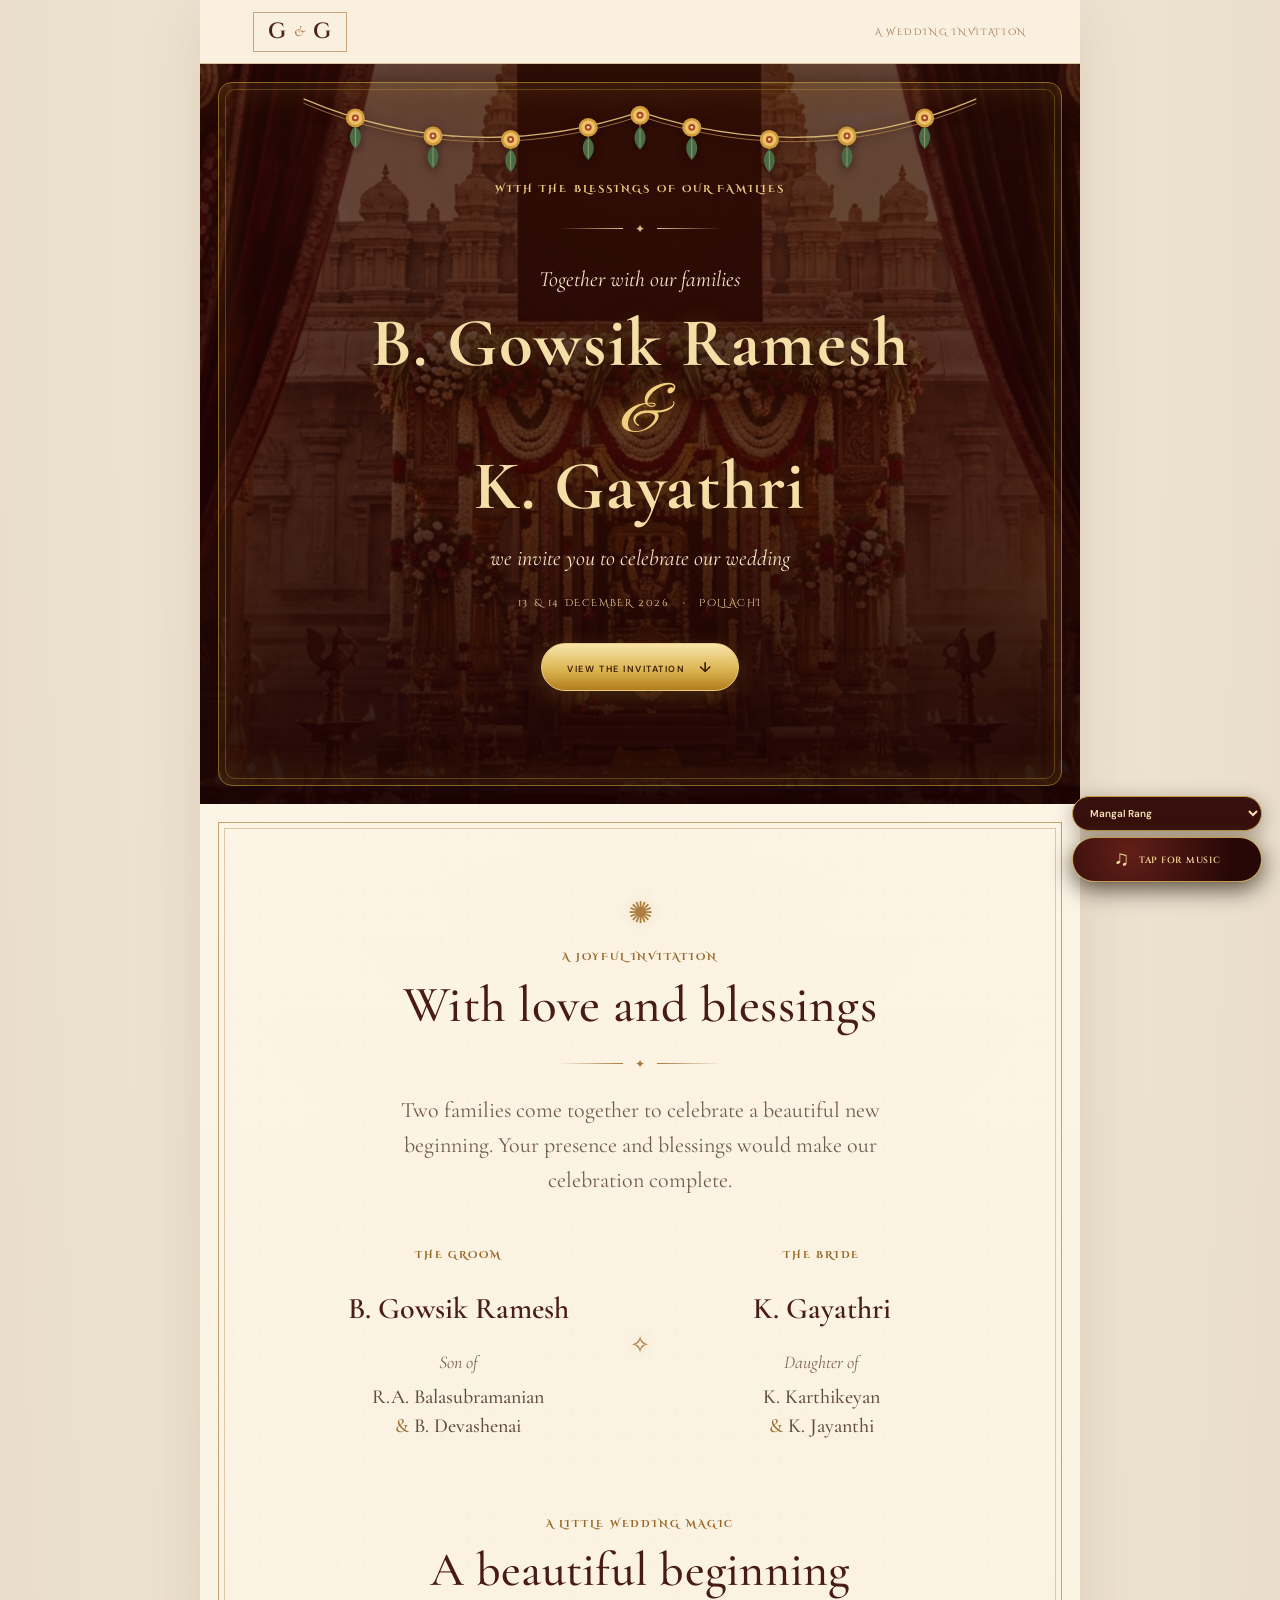
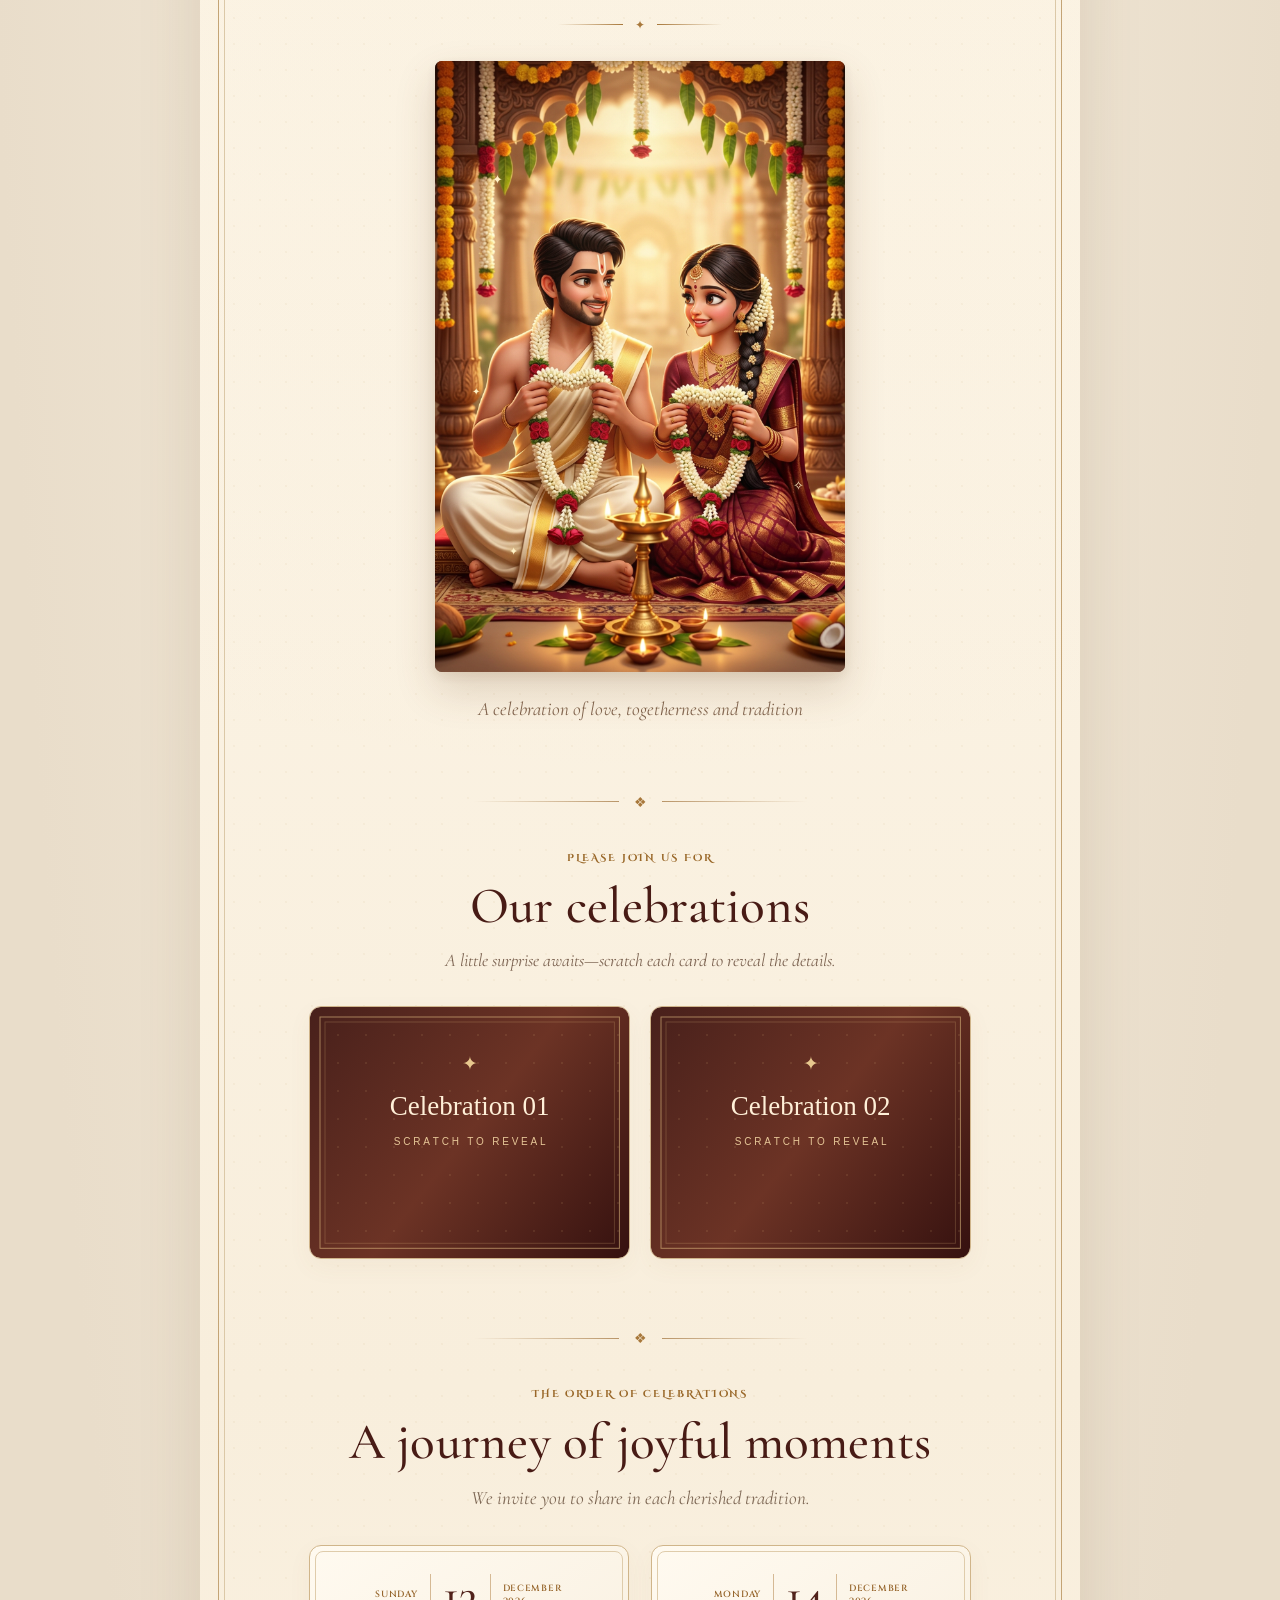
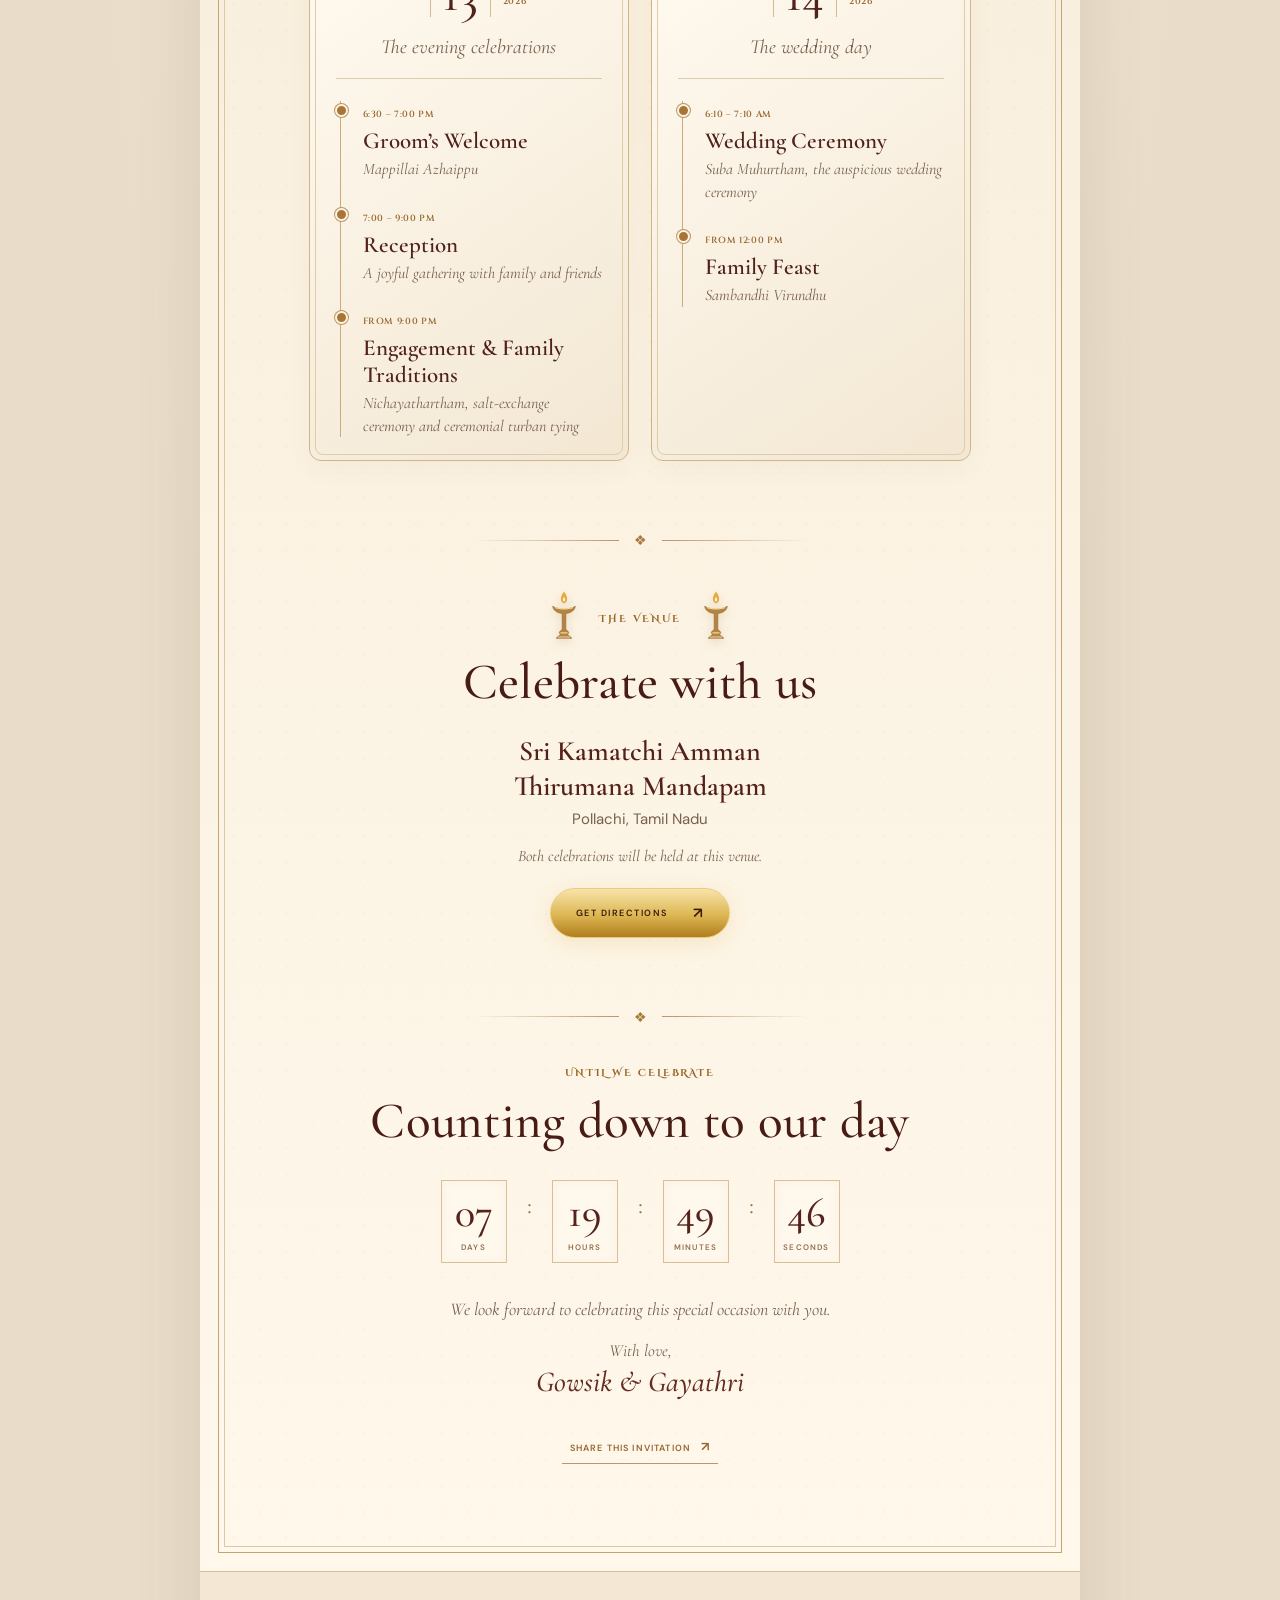
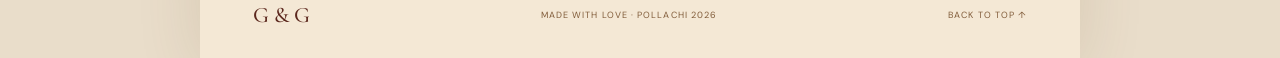
==== wedding-invitation/index.html @ 1af95add "Add files via upload" ====
<!DOCTYPE html>
<html lang="en">
<head>
  <meta charset="UTF-8">
  <meta name="viewport" content="width=device-width, initial-scale=1">
  <meta name="theme-color" content="#270c0b">
  <meta name="description" content="Together with their families, B. Gowsik Ramesh and K. Gayathri invite you to celebrate their wedding in Pollachi.">
  <meta property="og:title" content="Gowsik & Gayathri | Wedding Invitation">
  <meta property="og:description" content="Join us in Pollachi on December 13 & 14, 2026 as we celebrate our wedding.">
  <title>Gowsik & Gayathri | Wedding Invitation</title>
  <link rel="preconnect" href="https://fonts.googleapis.com">
  <link rel="preconnect" href="https://fonts.gstatic.com" crossorigin>
  <link href="https://fonts.googleapis.com/css2?family=Cinzel+Decorative:wght@400;700&family=Cinzel:wght@400;500;600&family=Cormorant+Garamond:ital,wght@0,400;0,500;0,600;0,700;1,400;1,500&family=Great+Vibes&family=DM+Sans:wght@400;500;600&display=swap" rel="stylesheet">
  <link rel="stylesheet" href="style.css?v=20261119-ceremony">
  <script src="config.js?v=20261119-mangal" defer></script>
  <script src="script.js?v=20261119-ceremony" defer></script>
  <script src="miniature-motion.js?v=20261119-motion" defer></script>
</head>
<body>
  <div class="wedding-petals" id="wedding-petals" aria-hidden="true"></div>
  <div class="page-shell">
    <header class="topbar">
      <a class="monogram" href="#home" aria-label="Return to top">G <span>&</span> G</a>
      <span class="top-date">A WEDDING INVITATION</span>
      <div class="music-widget" id="music-widget" hidden>
        <label class="sr-only" for="music-track">Choose a song</label><select id="music-track" aria-label="Choose a song" hidden></select>
        <button class="sound-button" id="sound" aria-label="Play background music" aria-pressed="false"><span class="sound-icon" aria-hidden="true">♫</span> <span id="sound-label">TAP FOR MUSIC</span></button>
      </div>
    </header>
    <main>
      <section class="hero" id="home" aria-labelledby="hero-title">
        <div class="hero-image"></div><div class="hero-shade"></div>
        <div class="opening-curtains" aria-hidden="true"><div class="curtain curtain-left"></div><div class="curtain curtain-right"></div><div class="curtain-seal">G <i>&</i> G</div></div>
        <div class="petals" id="petals" aria-hidden="true"></div>
        <div class="hero-frame" aria-hidden="true"></div>
        <svg class="hero-garland" viewBox="0 0 800 110" preserveAspectRatio="xMidYMin meet" aria-hidden="true">
          <defs>
            <g id="garland-flower"><circle r="11" fill="#d19a39"/><circle r="8" fill="#edc16a"/><circle r="4" fill="#a74725"/><circle r="1.6" fill="#f9df9b"/></g>
            <g id="garland-leaf"><path d="M0 0 C-9 8 -8 19 0 27 C8 19 9 8 0 0Z" fill="#496b45"/><path d="M0 3V24" stroke="#9aa36e" stroke-width="1"/></g>
          </defs>
          <path d="M10 8 Q200 89 400 23 Q600 89 790 8" fill="none" stroke="#d5b36e" stroke-width="1.5"/>
          <path d="M10 13 Q200 94 400 28 Q600 94 790 13" fill="none" stroke="#a77a45" stroke-width="1"/>
          <g class="garland-hang"><path d="M70 29v11" stroke="#d5b36e"/><use href="#garland-leaf" x="70" y="39"/><use href="#garland-flower" x="70" y="30"/></g>
          <g class="garland-hang"><path d="M160 50v14" stroke="#d5b36e"/><use href="#garland-leaf" x="160" y="62"/><use href="#garland-flower" x="160" y="51"/></g>
          <g class="garland-hang"><path d="M250 55v12" stroke="#d5b36e"/><use href="#garland-leaf" x="250" y="66"/><use href="#garland-flower" x="250" y="55"/></g>
          <g class="garland-hang"><path d="M340 41v12" stroke="#d5b36e"/><use href="#garland-leaf" x="340" y="52"/><use href="#garland-flower" x="340" y="41"/></g>
          <g class="garland-hang"><path d="M400 25v16" stroke="#d5b36e"/><use href="#garland-leaf" x="400" y="40"/><use href="#garland-flower" x="400" y="27"/></g>
          <g class="garland-hang"><path d="M460 41v12" stroke="#d5b36e"/><use href="#garland-leaf" x="460" y="52"/><use href="#garland-flower" x="460" y="41"/></g>
          <g class="garland-hang"><path d="M550 55v12" stroke="#d5b36e"/><use href="#garland-leaf" x="550" y="66"/><use href="#garland-flower" x="550" y="55"/></g>
          <g class="garland-hang"><path d="M640 50v14" stroke="#d5b36e"/><use href="#garland-leaf" x="640" y="62"/><use href="#garland-flower" x="640" y="51"/></g>
          <g class="garland-hang"><path d="M730 29v11" stroke="#d5b36e"/><use href="#garland-leaf" x="730" y="39"/><use href="#garland-flower" x="730" y="30"/></g>
        </svg>
        <div class="hero-content">
          <p class="hero-kicker">WITH THE BLESSINGS OF OUR FAMILIES</p>
          <div class="hero-ornament" aria-hidden="true"><span></span> ✦ <span></span></div>
          <p class="hero-intro">Together with our families</p>
          <h1 id="hero-title"><span>B. Gowsik Ramesh</span><em>&</em><span>K. Gayathri</span></h1>
          <p class="hero-subtitle">we invite you to celebrate our wedding</p>
          <div class="hero-date">13 & 14 DECEMBER 2026 <span>•</span> POLLACHI</div>
          <a class="hero-link" href="#invitation">VIEW THE INVITATION <span>↓</span></a>
        </div>
      </section>

      <article class="invitation" id="invitation" aria-label="Wedding invitation details">
        <div class="invitation-inner">
          <section class="welcome reveal">
            <div class="ornament-symbol" aria-hidden="true">✺</div>
            <p class="eyebrow">A JOYFUL INVITATION</p>
            <h2>With love and blessings</h2>
            <div class="divider" aria-hidden="true"><span></span>✦<span></span></div>
            <p class="intro-copy">Two families come together to celebrate a beautiful new beginning. Your presence and blessings would make our celebration complete.</p>
            <div class="families">
              <div class="family-member"><span class="family-label">THE GROOM</span><h3>B. Gowsik Ramesh</h3><p class="family-relationship">Son of</p><p class="parents"><span class="parent-name">R.A. Balasubramanian</span><span class="parent-name"><span class="parent-amp">&amp;</span> B. Devashenai</span></p></div>
              <div class="family-divider" aria-hidden="true">✧</div>
              <div class="family-member"><span class="family-label">THE BRIDE</span><h3>K. Gayathri</h3><p class="family-relationship">Daughter of</p><p class="parents"><span class="parent-name">K. Karthikeyan</span><span class="parent-name"><span class="parent-amp">&amp;</span> K. Jayanthi</span></p></div>
            </div>
          </section>

          <section class="miniature-section reveal" aria-labelledby="miniature-title">
            <div class="miniature-heading"><p class="eyebrow">A LITTLE WEDDING MAGIC</p><h2 id="miniature-title">A beautiful beginning</h2><div class="divider" aria-hidden="true"><span></span>✦<span></span></div></div>
            <div class="miniature-stage"><div class="miniature-float"><div class="miniature-art" id="miniature-art"><img src="assets/south-indian-miniature.png" alt="Illustrative miniature of a South Indian bride and groom with garlands at a wedding ceremony" loading="lazy"><div class="miniature-glow" aria-hidden="true"></div><div class="miniature-sparkles" aria-hidden="true"><i>✦</i><i>✧</i><i>✦</i><i>✧</i><i>✦</i></div></div></div></div>
            <p class="miniature-caption">A celebration of love, togetherness and tradition</p>
          </section>

          <section class="photo-section" id="photo-section" hidden><div class="photo-inner reveal"><img id="couple-photo" alt="Gowsik and Gayathri"><p>Every love story is beautiful. We cannot wait to celebrate ours with you.</p></div></section>

          <section class="events reveal" id="celebrations">
            <div class="section-separator" aria-hidden="true"><span></span>❖<span></span></div>
            <p class="eyebrow">PLEASE JOIN US FOR</p>
            <h2>Our celebrations</h2>
            <p class="scratch-instruction" hidden>A little surprise awaits—scratch each card to reveal the details.</p>
            <div class="event-grid">
              <div class="event-card"><p class="event-kind">AN EVENING OF JOY</p><h3>Reception</h3><div class="event-date"><span>SUNDAY</span><strong>13</strong><span>DECEMBER<br>2026</span></div><p class="event-time">7:00 PM – 9:00 PM</p><button class="text-link calendar" data-event="reception">ADD TO CALENDAR <span>↗</span></button></div>
              <div class="event-card"><p class="event-kind">A SACRED BEGINNING</p><h3>Wedding</h3><div class="event-date"><span>MONDAY</span><strong>14</strong><span>DECEMBER<br>2026</span></div><p class="event-time">6:10 AM – 7:10 AM</p><button class="text-link calendar" data-event="wedding">ADD TO CALENDAR <span>↗</span></button></div>
            </div>
          </section>

          <section class="programme" id="programme" aria-labelledby="programme-title">
            <div class="programme-heading reveal">
              <div class="section-separator" aria-hidden="true"><span></span>❖<span></span></div>
              <p class="eyebrow">THE ORDER OF CELEBRATIONS</p>
              <h2 id="programme-title">A journey of joyful moments</h2>
              <p class="programme-intro">We invite you to share in each cherished tradition.</p>
            </div>
            <div class="programme-days">
              <div class="programme-day reveal">
                <div class="programme-date"><span>SUNDAY</span><strong>13</strong><span>DECEMBER<br>2026</span></div>
                <div class="programme-day-heading">The evening celebrations</div>
                <ol class="programme-list">
                  <li><span class="programme-time">6:30 – 7:00 PM</span><h3>Groom’s Welcome</h3><p>Mappillai Azhaippu</p></li>
                  <li><span class="programme-time">7:00 – 9:00 PM</span><h3>Reception</h3><p>A joyful gathering with family and friends</p></li>
                  <li><span class="programme-time">FROM 9:00 PM</span><h3>Engagement & Family Traditions</h3><p>Nichayathartham, salt-exchange ceremony and ceremonial turban tying</p></li>
                </ol>
              </div>
              <div class="programme-day reveal">
                <div class="programme-date"><span>MONDAY</span><strong>14</strong><span>DECEMBER<br>2026</span></div>
                <div class="programme-day-heading">The wedding day</div>
                <ol class="programme-list">
                  <li><span class="programme-time">6:10 – 7:10 AM</span><h3>Wedding Ceremony</h3><p>Suba Muhurtham, the auspicious wedding ceremony</p></li>
                  <li><span class="programme-time">FROM 12:00 PM</span><h3>Family Feast</h3><p>Sambandhi Virundhu</p></li>
                </ol>
              </div>
            </div>
          </section>

          <section class="venue reveal" id="venue">
            <div class="section-separator" aria-hidden="true"><span></span>❖<span></span></div>
            <div class="venue-titleline">
              <svg class="wedding-lamp" viewBox="0 0 60 100" aria-hidden="true"><g class="lamp-flame"><path d="M30 4 C22 15 24 21 30 24 C36 21 38 15 30 4Z" fill="#e4a946"/><path d="M30 13 C27 18 28 20 30 21 C32 20 33 18 30 13Z" fill="#fff4c7"/></g><path d="M11 29 Q30 39 49 29 Q47 39 33 41 L33 67 L38 72 L36 76 L43 82 L17 82 L24 76 L22 72 L27 67 L27 41 Q13 39 11 29Z" fill="#b48445" stroke="#8b642e" stroke-width="1"/><path d="M15 31 Q30 35 45 31 M24 73 H36 M20 80 H40" fill="none" stroke="#f3d596" stroke-width="2"/></svg>
              <p class="eyebrow">THE VENUE</p>
              <svg class="wedding-lamp" viewBox="0 0 60 100" aria-hidden="true"><g class="lamp-flame"><path d="M30 4 C22 15 24 21 30 24 C36 21 38 15 30 4Z" fill="#e4a946"/><path d="M30 13 C27 18 28 20 30 21 C32 20 33 18 30 13Z" fill="#fff4c7"/></g><path d="M11 29 Q30 39 49 29 Q47 39 33 41 L33 67 L38 72 L36 76 L43 82 L17 82 L24 76 L22 72 L27 67 L27 41 Q13 39 11 29Z" fill="#b48445" stroke="#8b642e" stroke-width="1"/><path d="M15 31 Q30 35 45 31 M24 73 H36 M20 80 H40" fill="none" stroke="#f3d596" stroke-width="2"/></svg>
            </div>
            <h2>Celebrate with us</h2>
            <p class="venue-name">Sri Kamatchi Amman<br>Thirumana Mandapam</p>
            <p class="venue-location">Pollachi, Tamil Nadu</p>
            <p class="venue-note">Both celebrations will be held at this venue.</p>
            <a class="dark-button" href="https://maps.app.goo.gl/dgPAQsjs9VcgywAc6" target="_blank" rel="noopener noreferrer">GET DIRECTIONS <span>↗</span></a>
          </section>

          <section class="closing reveal">
            <div class="section-separator" aria-hidden="true"><span></span>❖<span></span></div>
            <p class="eyebrow">UNTIL WE CELEBRATE</p>
            <h2>Counting down to our day</h2>
            <div class="countdown" id="countdown" aria-label="Countdown to the wedding"><div><strong id="days">—</strong><span>DAYS</span></div><i>:</i><div><strong id="hours">—</strong><span>HOURS</span></div><i>:</i><div><strong id="minutes">—</strong><span>MINUTES</span></div><i>:</i><div><strong id="seconds">—</strong><span>SECONDS</span></div></div>
            <p class="countdown-message" id="countdown-message" aria-live="polite"></p>
            <p class="closing-copy">We look forward to celebrating this special occasion with you.</p>
            <p class="closing-signature">With love,<br><em>Gowsik & Gayathri</em></p>
            <button class="share-button" id="share">SHARE THIS INVITATION <span>↗</span></button>
            <p class="share-feedback" id="share-feedback" aria-live="polite"></p>
          </section>
        </div>
      </article>
    </main>
    <footer><span>G & G</span><p>MADE WITH LOVE · POLLACHI 2026</p><a href="#home">BACK TO TOP ↑</a></footer>
  </div>
  <audio id="background-audio" loop preload="none"></audio>
</body>
</html>
---- wedding-invitation/style.css ----
:root{--wine:#35100e;--wine-dark:#1d0706;--gold:#b88b4d;--gold-light:#e5c895;--paper:#f8f1e2;--ink:#391c16;--muted:#816d5d}*{box-sizing:border-box}html{scroll-behavior:smooth}body{margin:0;background:radial-gradient(ellipse at top,#542019,#250a09 65%);color:var(--ink);font-family:'DM Sans',Arial,sans-serif;-webkit-font-smoothing:antialiased}a{color:inherit;text-decoration:none}button{font:inherit}button:focus-visible,a:focus-visible{outline:2px solid #b57934;outline-offset:5px}[hidden]{display:none!important}.page-shell{max-width:1020px;margin:auto;box-shadow:0 0 80px #10020066}.topbar{height:64px;padding:0 6%;display:flex;align-items:center;justify-content:space-between;background:#240a09;color:#ead6b0;border-bottom:1px solid #98744d55}.monogram{font:500 22px 'Cormorant Garamond',Georgia,serif;letter-spacing:.1em}.monogram span{font-style:italic;color:#c89d63}.top-date{font:500 9px 'Cinzel',Georgia,serif;letter-spacing:.19em;color:#c7aa80}.sound-button{background:transparent;border:1px solid #b9976a80;color:#e9d5b4;padding:7px 10px;font-size:9px;letter-spacing:.1em;cursor:pointer}.sound-icon{font-size:14px}.hero{position:relative;min-height:690px;display:flex;align-items:center;justify-content:center;overflow:hidden;color:#fff0d4;text-align:center;background:#250a08}.hero-image{position:absolute;inset:-4%;background:url('assets/royal-mandapam.png') center 52%/cover;animation:slowZoom 25s ease-out both}.hero-shade{position:absolute;inset:0;background:linear-gradient(0deg,rgba(29,7,5,.92),rgba(25,6,4,.68) 48%,rgba(25,6,4,.73))}.hero-frame{position:absolute;inset:18px;border:1px solid #d8b57b83;pointer-events:none}.hero-frame:after{content:'';position:absolute;inset:6px;border:1px solid #d8b57b42}.hero-content{position:relative;z-index:2;padding:70px 35px;max-width:850px}.hero-kicker,.eyebrow,.family-label,.event-kind{font:600 10px 'Cinzel',Georgia,serif;letter-spacing:.19em;color:#a77940}.hero-kicker{color:#e5c28d;font-size:10px;letter-spacing:.21em}.hero-ornament,.divider{display:flex;align-items:center;justify-content:center;gap:12px;color:#c69a5c;font-size:12px}.hero-ornament{margin:25px 0 29px;color:#e4c08b}.hero-ornament span,.divider span{width:65px;height:1px;background:linear-gradient(90deg,transparent,currentColor)}.hero-ornament span:last-child,.divider span:last-child{transform:rotate(180deg)}.hero-intro{font:italic 22px 'Cormorant Garamond',Georgia,serif;color:#e8d8bc;margin:0 0 15px}.hero h1{margin:0;font:500 clamp(44px,7.1vw,76px)/1.05 'Cormorant Garamond',Georgia,serif;letter-spacing:.005em;text-shadow:0 4px 28px #150302}.hero h1 span{display:block}.hero h1 em{display:block;color:#e0bc83;font-size:.63em;line-height:1.25;font-weight:400}.hero-subtitle{font:italic 22px 'Cormorant Garamond',Georgia,serif;color:#ead9bc;margin:23px 0 25px}.hero-date{font:500 10px 'Cinzel',Georgia,serif;letter-spacing:.16em;color:#f0d9ae}.hero-date span{padding:0 8px;color:#d1aa70}.hero-link{display:inline-block;margin-top:33px;padding-bottom:8px;border-bottom:1px solid #d7b27b;color:#f5e3c2;font-size:9px;letter-spacing:.17em;font-weight:600}.hero-link span{font-size:14px;margin-left:10px}.opening-curtains{position:absolute;inset:0;z-index:5;pointer-events:none;overflow:hidden;animation:curtainDone 0s 2.6s forwards}.curtain{position:absolute;top:0;bottom:0;width:50.2%;background:repeating-linear-gradient(90deg,#250807 0%,#511a18 13%,#310d0c 24%,#451310 34%);box-shadow:0 0 60px #160301;animation-duration:1.9s;animation-delay:.45s;animation-fill-mode:forwards;animation-timing-function:cubic-bezier(.68,0,.24,1)}.curtain:after{content:"";position:absolute;top:0;bottom:0;width:2px;background:linear-gradient(transparent,#d3a665,transparent)}.curtain-left{left:0;animation-name:openLeft}.curtain-left:after{right:0}.curtain-right{right:0;animation-name:openRight}.curtain-right:after{left:0}.curtain-seal{position:absolute;top:50%;left:50%;transform:translate(-50%,-50%);width:105px;height:105px;border:1px solid #c7a46c;border-radius:50%;display:flex;align-items:center;justify-content:center;gap:5px;color:#ead5ae;font:400 30px 'Cormorant Garamond',Georgia,serif;white-space:nowrap;animation:sealFade .55s .35s both}.curtain-seal i{font-size:.7em;color:#bd9361}.hero-content>*{animation:heroRise 1s cubic-bezier(.2,.7,.2,1) both}.hero-content>*:nth-child(1){animation-delay:.8s}.hero-content>*:nth-child(2){animation-delay:1s}.hero-content>*:nth-child(3){animation-delay:1.15s}.hero-content>*:nth-child(4){animation-delay:1.35s}.hero-content>*:nth-child(5){animation-delay:1.65s}.hero-content>*:nth-child(6){animation-delay:1.85s}.hero-content>*:nth-child(7){animation-delay:2s}.petals{position:absolute;inset:0;z-index:1;overflow:hidden;pointer-events:none}.petal{position:absolute;top:-10%;left:var(--left);width:var(--size);height:calc(var(--size) * .7);border-radius:85% 0 85% 0;background:linear-gradient(135deg,#f4cf8f,#af6e4b);opacity:.65;filter:drop-shadow(0 0 4px #f1bd69);animation:petalFall var(--duration) var(--delay) linear infinite}
.invitation{background:var(--paper);padding:18px;position:relative}.invitation-inner{border:1px solid #c9ab7a;text-align:center;padding:70px clamp(22px,7vw,95px) 50px;position:relative}.invitation-inner:before{content:'';position:absolute;inset:5px;border:1px solid #d8c4a4;pointer-events:none}.invitation-inner section{position:relative}.ornament-symbol{font-size:30px;color:#a97c43;margin-bottom:18px;animation:flourishGlow 5s ease-in-out infinite}.eyebrow{margin:0 0 12px}.invitation h2{font:500 clamp(36px,5vw,51px)/1.15 'Cormorant Garamond',Georgia,serif;margin:0;color:var(--wine)}.divider{margin:21px 0}.intro-copy{max-width:520px;margin:0 auto;color:#756558;font:400 15px/1.9 'DM Sans',Arial,sans-serif}.families{display:grid;grid-template-columns:1fr auto 1fr;gap:28px;align-items:center;margin:50px auto 0}.family-label{font-size:9px;letter-spacing:.2em}.families h3{font:600 26px/1.1 'Cormorant Garamond',Georgia,serif;margin:13px 0}.families p{font:400 13px/1.8 'DM Sans',Arial,sans-serif;color:#77675a;margin:0}.families p span{color:#ad8049}.family-divider{color:#bc955e;font-size:20px}.section-separator{display:flex;align-items:center;justify-content:center;gap:15px;color:#b38850;font-size:14px;margin:70px auto 40px}.section-separator span{height:1px;width:min(145px,24vw);background:linear-gradient(90deg,transparent,#ceb188)}.section-separator span:last-child{transform:rotate(180deg)}.event-grid{display:grid;grid-template-columns:1fr 1fr;gap:20px;margin:32px auto 0;max-width:680px}.event-card{border:1px solid #d7c4a5;padding:27px 16px 23px;background:#fffaf048;transition:border-color .3s,transform .3s,box-shadow .3s}.event-card:hover{transform:translateY(-4px);border-color:#b98c54;box-shadow:0 10px 24px #674b2814}.event-kind{font-size:9px;letter-spacing:.13em;margin:0 0 10px}.event-card h3{font:500 34px 'Cormorant Garamond',Georgia,serif;color:var(--wine);margin:0 0 16px}.event-date{display:flex;align-items:center;justify-content:center;gap:12px;color:#8b6e54}.event-date span{font-size:9px;letter-spacing:.09em;line-height:1.5}.event-date strong{font:500 47px/.9 'Cormorant Garamond',Georgia,serif;color:var(--wine);border-left:1px solid #d3bea0;border-right:1px solid #d3bea0;padding:0 13px}.event-time{font:600 14px 'Cormorant Garamond',Georgia,serif;letter-spacing:.04em;margin:17px 0 13px}.text-link,.share-button{background:none;border:0;color:#986b3a;font-size:9px;letter-spacing:.13em;font-weight:600;cursor:pointer;padding:8px}.text-link:hover,.share-button:hover{text-decoration:underline}.text-link span,.share-button span{margin-left:7px;font-size:13px}.time-note{font:italic 14px 'Cormorant Garamond',Georgia,serif;color:#9a8775;margin:15px 0 0}.venue-name{font:600 28px/1.25 'Cormorant Garamond',Georgia,serif;color:var(--wine);margin:22px 0 5px}.venue-location{font:400 15px 'DM Sans',Arial,sans-serif;color:#796658;margin:0}.venue-note{font:italic 16px 'Cormorant Garamond',Georgia,serif;color:#8e7d6b;margin:17px 0 22px}.dark-button{display:inline-flex;gap:25px;align-items:center;justify-content:center;background:#461a15;border:1px solid #461a15;color:#f7e9d3;font-size:9px;letter-spacing:.17em;font-weight:600;padding:16px 23px;transition:background .25s,transform .25s}.dark-button span{font-size:15px}.dark-button:hover{background:#6b3025;transform:translateY(-3px)}.countdown{display:flex;align-items:flex-start;justify-content:center;gap:20px;margin:30px auto 15px}.countdown div{display:flex;flex-direction:column;min-width:49px}.countdown strong{font:500 42px/.95 'Cormorant Garamond',Georgia,serif;color:#51211a}.countdown span{font:600 8px 'DM Sans',Arial,sans-serif;letter-spacing:.15em;color:#a18363;margin-top:9px}.countdown i{font:25px 'Cormorant Garamond',Georgia,serif;color:#c3a47b}.countdown-message{font:italic 17px 'Cormorant Garamond',Georgia,serif;color:#866244}.closing-copy{font:italic 18px 'Cormorant Garamond',Georgia,serif;color:#79695d;margin:35px 0 18px}.closing-signature{font:italic 17px/1.5 'Cormorant Garamond',Georgia,serif;color:#806b5a}.closing-signature em{font:italic 500 29px 'Cormorant Garamond',Georgia,serif;color:#672a20}.share-button{margin-top:14px;border-bottom:1px solid #cdb08a}.share-feedback{min-height:16px;font-size:11px;color:#8b6c4d}.photo-section{margin:48px auto 0;max-width:500px}.photo-inner img{width:100%;max-height:500px;object-fit:cover;border:5px solid #eee1cd}.photo-inner p{font:italic 18px 'Cormorant Garamond',Georgia,serif;color:#806c5a}.reveal{opacity:0;transform:translateY(22px);transition:opacity .8s ease,transform .8s ease}.reveal.visible{opacity:1;transform:none}footer{background:#250a09;color:#c6a77e;padding:28px 6%;display:flex;justify-content:space-between;align-items:center}footer span{font:500 22px 'Cormorant Garamond',Georgia,serif}footer p,footer a{font-size:9px;letter-spacing:.12em}
@keyframes slowZoom{from{transform:scale(1.04)}to{transform:scale(1.12)}}@keyframes openLeft{to{transform:translateX(-102%)}}@keyframes openRight{to{transform:translateX(102%)}}@keyframes curtainDone{to{visibility:hidden}}@keyframes sealFade{to{opacity:0;transform:translate(-50%,-50%) scale(1.13)}}@keyframes heroRise{from{opacity:0;transform:translateY(22px);filter:blur(4px)}to{opacity:1;transform:translateY(0);filter:blur(0)}}@keyframes petalFall{0%{transform:translate3d(0,-10vh,0) rotate(0deg)}50%{opacity:.8}100%{transform:translate3d(var(--drift),115vh,0) rotate(540deg);opacity:0}}@keyframes flourishGlow{50%{transform:scale(1.1) rotate(12deg);text-shadow:0 0 18px #d4a865}}
@media(max-width:600px){.topbar{height:58px}.top-date{font-size:8px;letter-spacing:.12em}.hero{min-height:630px}.hero-frame{inset:12px}.hero-content{padding:65px 22px}.hero-kicker{font-size:8px;letter-spacing:.13em}.hero-intro{font-size:20px}.hero h1{font-size:clamp(42px,10.3vw,58px)}.hero-subtitle{font-size:20px}.hero-date{font-size:9px;letter-spacing:.1em}.invitation{padding:10px}.invitation-inner{padding:55px 20px 40px}.families{grid-template-columns:1fr;gap:18px;margin-top:40px}.families h3{margin:8px 0;font-size:25px}.family-divider{line-height:1}.section-separator{margin:52px auto 33px}.event-grid{gap:10px}.event-card{padding:24px 8px 20px}.event-kind{font-size:7px;letter-spacing:.08em}.event-card h3{font-size:29px}.event-date{gap:6px}.event-date strong{font-size:39px;padding:0 8px}.event-date span{font-size:8px;letter-spacing:0}.event-time{font-size:13px}.countdown{gap:9px}.countdown div{min-width:45px}.countdown strong{font-size:36px}.countdown i{font-size:22px}footer{gap:10px}footer p,footer a{font-size:8px}footer p{text-align:center}footer a{white-space:nowrap}}
@media(prefers-reduced-motion:reduce){*,*::before,*::after{scroll-behavior:auto!important;animation-duration:.01ms!important;animation-iteration-count:1!important;transition-duration:.01ms!important}.opening-curtains,.petals{display:none}.hero-content>*{animation:none!important;opacity:1;transform:none;filter:none}.reveal{opacity:1;transform:none}.event-card:hover{transform:none}}
/* An illustrated temple-like mandapam, framed as part of the invitation. */
.temple-feature{margin:65px auto 0;max-width:410px}.temple-frame{position:relative;margin:auto;width:min(100%,360px);aspect-ratio:4/4.6;padding:7px;border:1px solid #bd9865;border-radius:48% 48% 3px 3px;overflow:hidden;background:#eee1cb}.temple-frame:after{content:'';position:absolute;inset:13px;border:1px solid #e8cb96a8;border-radius:48% 48% 0 0;pointer-events:none}.temple-frame img{display:block;width:100%;height:100%;object-fit:cover;object-position:center 55%;border-radius:48% 48% 0 0}.temple-feature figcaption{font:600 9px/1.8 'Cinzel',Georgia,serif;letter-spacing:.13em;color:#a47843;margin-top:18px}.temple-feature figcaption span{color:#bd965c;margin:0 7px}.temple-feature figcaption small{display:block;font:italic 14px 'Cormorant Garamond',Georgia,serif;letter-spacing:0;color:#998474;margin-top:4px}@media(max-width:600px){.temple-feature{margin-top:48px}.temple-frame{width:min(100%,300px)}.temple-feature figcaption{font-size:8px}}
/* Interactive scratch-off invitation cards */
.scratch-instruction{font:italic 17px/1.5 'Cormorant Garamond',Georgia,serif;color:#8e7864;margin:12px 0 0}.event-card{position:relative;overflow:hidden}.scratch-cover{position:absolute;inset:0;z-index:2;opacity:1;transition:opacity .45s ease;overflow:hidden}.scratch-cover.is-revealed{opacity:0;pointer-events:none}.scratch-canvas{display:block;width:100%;height:100%;touch-action:none;cursor:crosshair}.scratch-reveal{position:absolute;bottom:19px;left:50%;transform:translateX(-50%);width:max-content;max-width:90%;border:1px solid #d1b482a6;background:#35120fe8;color:#f5e3c3;padding:9px 11px;font:600 8px 'DM Sans',Arial,sans-serif;letter-spacing:.08em;cursor:pointer}.scratch-reveal:hover{background:#f1dfbe;color:#421711}.sr-only{position:absolute;width:1px;height:1px;padding:0;margin:-1px;overflow:hidden;clip:rect(0,0,0,0);white-space:nowrap;border:0}@media(max-width:600px){.scratch-instruction{font-size:15px}.scratch-reveal{font-size:7px;padding:8px;letter-spacing:0}}
/* Devotional artwork: warm, gentle light and golden sparkles. */
.temple-frame{aspect-ratio:2/3;border-radius:19% 19% 3px 3px;background:linear-gradient(135deg,#e8c47c,#7f4c35,#d9b46e);box-shadow:0 12px 35px #70452826;animation:devotionalGlow 5s ease-in-out infinite}.temple-frame:after{border-radius:18% 18% 0 0}.temple-frame img{border-radius:18% 18% 0 0;object-position:center center;animation:devotionalBreathe 12s ease-in-out infinite alternate}.devotional-sparkles{position:absolute;inset:0;pointer-events:none;overflow:hidden;border-radius:18% 18% 0 0}.devotional-sparkles i{position:absolute;color:#ffe5a5;font-style:normal;text-shadow:0 0 10px #ffd67a,0 0 20px #ecb15f;animation:devotionalSparkle 3s ease-in-out infinite}.devotional-sparkles i:nth-child(1){top:20%;left:17%;font-size:15px}.devotional-sparkles i:nth-child(2){top:27%;right:16%;font-size:17px;animation-delay:.7s}.devotional-sparkles i:nth-child(3){top:57%;left:10%;font-size:11px;animation-delay:1.3s}.devotional-sparkles i:nth-child(4){top:65%;right:9%;font-size:14px;animation-delay:1.8s}.devotional-sparkles i:nth-child(5){top:80%;left:27%;font-size:10px;animation-delay:.4s}@keyframes devotionalGlow{50%{box-shadow:0 12px 38px #a6753650,0 0 18px #deb56935}}@keyframes devotionalBreathe{to{transform:scale(1.025)}}@keyframes devotionalSparkle{0%,100%{opacity:.2;transform:scale(.65)}50%{opacity:.9;transform:scale(1.15)}}@media(prefers-reduced-motion:reduce){.temple-frame,.temple-frame img,.devotional-sparkles i{animation:none}.devotional-sparkles{display:none}}
.scratch-canvas:focus-visible{outline:3px solid #e5bd78;outline-offset:-7px}
/* A consistent invitation typeface and a jewel-toned devotional portrait. */
.intro-copy{font:400 clamp(19px,2.25vw,22px)/1.6 'Cormorant Garamond',Georgia,serif;color:#6f594b;max-width:540px}.families h3{font:600 clamp(25px,3vw,31px)/1.15 'Cormorant Garamond',Georgia,serif}.families p{font:400 19px/1.55 'Cormorant Garamond',Georgia,serif;color:#766050}.family-label{font-family:'Cinzel',Georgia,serif}.temple-feature{max-width:460px;margin:72px auto 0;position:relative}.devotional-heading{margin-bottom:19px}.devotional-kicker{font:600 9px 'Cinzel',Georgia,serif;letter-spacing:.19em;color:#a77940}.devotional-divider{display:flex;justify-content:center;align-items:center;gap:10px;color:#b98a50;font-size:11px;margin:13px 0 0}.devotional-divider i{width:50px;height:1px;background:linear-gradient(90deg,transparent,#bd9663)}.devotional-divider i:last-child{transform:rotate(180deg)}.temple-frame{width:min(100%,400px);aspect-ratio:auto;display:block;padding:12px;border:1px solid #b5844a;border-radius:2px;background:linear-gradient(145deg,#411512,#1f0908 60%,#542219);box-shadow:0 12px 32px #5d331e30,0 0 0 5px #eadbc4,0 0 0 6px #c9aa7d;animation:portraitGlow 5s ease-in-out infinite;overflow:hidden}.temple-frame img{display:block;width:100%;height:auto;object-fit:contain;border:1px solid #c99b5a;border-radius:0;animation:portraitLight 7s ease-in-out infinite}.temple-frame:after{inset:6px;border:1px solid #b98b55;border-radius:0;z-index:2}.temple-frame:before{content:'';position:absolute;z-index:1;inset:12px;pointer-events:none;background:linear-gradient(115deg,transparent 40%,#fff4d4 49%,transparent 58%);opacity:0;transform:translateX(-110%);animation:portraitSheen 9s ease-in-out infinite}.devotional-sparkles{inset:12px;border-radius:0;z-index:3}.devotional-sparkles i{opacity:.5}.temple-feature figcaption{margin-top:22px}.temple-feature figcaption .devotional-name{display:block;font:500 32px/1.2 'Cormorant Garamond',Georgia,serif;letter-spacing:0;text-transform:none;color:#542219}.devotional-name em{color:#aa7d43;font-weight:400}.temple-feature figcaption small{font:italic 17px/1.4 'Cormorant Garamond',Georgia,serif;color:#8b725c;margin-top:5px}@keyframes portraitGlow{50%{box-shadow:0 15px 42px #996c3460,0 0 0 5px #eadbc4,0 0 0 6px #c9aa7d}}@keyframes portraitLight{50%{filter:brightness(1.07) saturate(1.05)}}@keyframes portraitSheen{0%,20%{opacity:0;transform:translateX(-110%)}30%{opacity:.12}42%,100%{opacity:0;transform:translateX(110%)}}@media(max-width:600px){.intro-copy{font-size:19px}.families p{font-size:18px}.temple-feature{margin-top:55px}.temple-frame{width:min(100%,330px);padding:9px}.temple-frame:before{inset:9px}.devotional-sparkles{inset:9px}.devotional-kicker{font-size:8px;letter-spacing:.14em}.temple-feature figcaption .devotional-name{font-size:29px}}@media(prefers-reduced-motion:reduce){.temple-frame,.temple-frame img,.temple-frame:before{animation:none}}
/* Animated programme timeline, styled as part of the printed invitation. */
.programme-intro{font:italic 19px/1.5 'Cormorant Garamond',Georgia,serif;color:#88705e;margin:12px 0 0}.programme-days{display:grid;grid-template-columns:1fr 1fr;gap:22px;text-align:left;margin:32px auto 0;max-width:700px}.programme-day{border:1px solid #d9c29e;background:linear-gradient(155deg,#fff9ed,#f2e8d6);padding:28px 26px 23px;position:relative}.programme-day:before{content:'';position:absolute;inset:5px;border:1px solid #e3d2b8;pointer-events:none}.programme-date{display:flex;align-items:center;justify-content:center;gap:12px;color:#9a7653}.programme-date span{font:600 9px/1.5 'Cinzel',Georgia,serif;letter-spacing:.08em}.programme-date strong{font:500 48px/.9 'Cormorant Garamond',Georgia,serif;color:#59231b;padding:0 12px;border-left:1px solid #d7be99;border-right:1px solid #d7be99}.programme-day-heading{text-align:center;font:italic 20px 'Cormorant Garamond',Georgia,serif;color:#7e5d46;padding:18px 0 19px;border-bottom:1px solid #dac6a9;margin-bottom:22px}.programme-list{list-style:none;padding:0 0 0 20px;margin:0 0 0 4px;border-left:1px solid #d1b48a}.programme-list li{position:relative;padding:0 0 24px 2px}.programme-list li:last-child{padding-bottom:0}.programme-list li:before{content:'';position:absolute;left:-26px;top:3px;width:9px;height:9px;background:#a97840;border:2px solid #f8f1e2;border-radius:50%;box-shadow:0 0 0 1px #be9664}.programme-time{font:600 9px/1.4 'Cinzel',Georgia,serif;letter-spacing:.07em;color:#a46f37}.programme-list h3{font:600 23px/1.15 'Cormorant Garamond',Georgia,serif;color:#4c211a;margin:6px 0 4px}.programme-list p{font:italic 16px/1.4 'Cormorant Garamond',Georgia,serif;color:#846e5c;margin:0}.programme-day.visible .programme-list li{animation:programmeEntry .7s ease both}.programme-day.visible .programme-list li:nth-child(2){animation-delay:.15s}.programme-day.visible .programme-list li:nth-child(3){animation-delay:.3s}@keyframes programmeEntry{from{opacity:0;transform:translateY(12px)}to{opacity:1;transform:translateY(0)}}@media(max-width:600px){.programme-days{grid-template-columns:1fr;gap:14px;max-width:390px}.programme-day{padding:25px 28px}.programme-intro{font-size:18px}.programme-list h3{font-size:22px}}@media(prefers-reduced-motion:reduce){.programme-day.visible .programme-list li{animation:none}}
/* Balanced family typography: matching baselines and intentional name lines. */
.families{align-items:start;grid-template-columns:minmax(0,1fr) auto minmax(0,1fr);gap:22px}.family-member{min-width:0;text-align:center}.family-member .family-label{display:block;color:#9b6c36;font-size:10px;letter-spacing:.18em}.families .family-member h3{display:flex;align-items:center;justify-content:center;min-height:2.5em;margin:9px 0 5px;font:600 clamp(23px,2.8vw,30px)/1.12 'Cormorant Garamond',Georgia,serif;color:#4b1d18}.families .family-member .family-relationship{margin:0 0 8px;font:italic 18px/1.3 'Cormorant Garamond',Georgia,serif;color:#8a705e}.families .family-member .parents{font:500 clamp(17px,1.9vw,20px)/1.45 'Cormorant Garamond',Georgia,serif;color:#685346}.families .parents .parent-name{display:block;color:inherit;white-space:nowrap}.families .parents .parent-amp{color:#ab7b43}.family-divider{align-self:center;color:#b98b52}@media(max-width:600px){.families{grid-template-columns:1fr;gap:22px}.families .family-member h3{min-height:0;margin:9px 0;font-size:27px}.families .family-member .parents{font-size:19px}.family-divider{line-height:1}}
/* Royal burgundy-and-gold styling inspired by the engagement invitation. */
:root{--wine:#f5e4bd;--paper:#210807;--ink:#fff3d9;--muted:#d7c0a0}body{background:radial-gradient(ellipse at 50% 0%,#531813,#1b0505 68%);color:#fff3d9}.page-shell{max-width:880px;box-shadow:0 0 80px #08010199}.topbar{background:#210706;border-color:#aa813a66}.monogram{font-family:'Great Vibes',cursive;font-size:32px;color:#f4d99e}.top-date{font-family:'Cinzel Decorative',Georgia,serif;color:#e3c583}.hero{min-height:740px}.hero-shade{background:linear-gradient(0deg,rgba(27,4,4,.95),rgba(39,5,4,.72) 50%,rgba(44,9,5,.72)),radial-gradient(ellipse at top,#c7922733,transparent 65%)}.hero-frame{border-color:#d4af3790;border-radius:14px}.hero-frame:after{border-color:#d4af374d;border-radius:10px}.hero-kicker,.eyebrow,.family-label,.event-kind,.devotional-kicker{font-family:'Cinzel Decorative',Georgia,serif;color:#eacb7e}.hero h1{font-weight:700;letter-spacing:.025em;font-size:clamp(44px,7vw,69px)}.hero h1 span{color:#f5dfa7;text-shadow:0 2px 16px #d4af3766}.hero h1 em{font-family:'Great Vibes',cursive;font-size:.95em;line-height:1.08;color:#f1cf80;text-shadow:0 0 14px #d4af3788}.hero-intro,.hero-subtitle{color:#f4e4ca}.hero-link,.dark-button{background:linear-gradient(180deg,#f8e4aa,#dcb653 55%,#b17d1d);color:#391c09;border:1px solid #eacb7e;border-radius:999px;padding:14px 25px;box-shadow:0 5px 22px #d4af3733}.hero-link:hover,.dark-button:hover{background:#f9e4a8;color:#391c09}.hero-date{color:#f4dda5;font-family:'Cinzel Decorative',Georgia,serif}.invitation{background:linear-gradient(180deg,#290a08,#190505 55%,#290908)}.invitation-inner{border-color:#bc8d3c88}.invitation-inner:before{border-color:#b38a3a55}.invitation h2{color:#f9ebca}.ornament-symbol,.divider,.section-separator,.family-divider{color:#e5c577}.section-separator span{background:linear-gradient(90deg,transparent,#b9904f)}.intro-copy{color:#e6d1b5}.families .family-member .family-label{color:#e1bd71}.families .family-member h3{color:#f9eaca}.families .family-member .family-relationship{color:#d6bd9d}.families .family-member .parents{color:#efdfc5}.families .parents .parent-amp{color:#e7bd67}.temple-feature figcaption .devotional-name{color:#f4dfb4}.temple-feature figcaption small{color:#d0b493}.devotional-kicker{color:#e5c373}.event-card{background:linear-gradient(145deg,#451712,#2c0b09);border-color:#b58a4f;border-radius:12px}.event-card:hover{border-color:#ebcb82;box-shadow:0 8px 30px #d4af3722}.event-card h3,.event-date strong,.event-time{color:#faeacb}.event-date,.event-date span{color:#e0bf8a}.event-date strong{border-color:#a77948}.event-kind,.text-link,.share-button,.scratch-instruction{color:#dfbc78}.scratch-instruction{font-size:18px}.scratch-canvas{border-radius:10px}.programme-intro{color:#d5bea5}.programme-day{background:linear-gradient(145deg,#461611,#2a0907);border-color:#aa7f46;border-radius:12px}.programme-day:before{border-color:#a77c3c55;border-radius:8px}.programme-date span,.programme-time{color:#eccd8b}.programme-date strong,.programme-list h3{color:#f8e9ca}.programme-date strong{border-color:#a67943}.programme-day-heading,.programme-list p{color:#dbc0a0}.programme-day-heading{border-color:#a5794766}.programme-list{border-color:#a47843}.programme-list li:before{background:#e4c373;border-color:#3b120d;box-shadow:0 0 0 1px #c99e5d}.venue-name{color:#f7e7c8}.venue-location,.venue-note{color:#dec6a9}.countdown strong{color:#f5dfac}.countdown span,.countdown i{color:#d7b57f}.closing-copy,.closing-signature{color:#e0c9ab}.closing-signature em{color:#f2d993}.share-button{border-color:#b99457;color:#edce95}.share-feedback,.countdown-message{color:#e6c697}.photo-inner p{color:#e5c9ac}.sound-button{position:fixed;z-index:30;right:18px;bottom:calc(18px + env(safe-area-inset-bottom));display:flex;align-items:center;gap:9px;padding:11px 16px;border:1px solid #c49b4a;border-radius:999px;background:radial-gradient(circle at 30% 30%,#621f18,#280807 75%);color:#f7dc9d;box-shadow:0 7px 23px #0a0000a6,0 0 18px #d4af3738;cursor:pointer;font:600 9px 'Cinzel',Georgia,serif;letter-spacing:.08em}.sound-button[aria-pressed="true"]{box-shadow:0 7px 25px #0a0000a6,0 0 22px #e3b94c77}.sound-icon{font-size:21px;line-height:1}.scratch-instruction,.programme-intro{font-family:'Cormorant Garamond',Georgia,serif}@media(max-width:600px){.hero{min-height:680px}.hero h1{font-size:clamp(42px,9vw,57px)}.sound-button{right:12px;bottom:calc(12px + env(safe-area-inset-bottom))}.invitation{padding:10px}.programme-day{padding:25px 28px}}
/* Frameless devotional painting softly blends into the invitation. */
.temple-feature .temple-frame{width:min(100%,420px);padding:0;border:0;border-radius:0;background:transparent;box-shadow:none;overflow:visible;animation:none}.temple-feature .temple-frame:before,.temple-feature .temple-frame:after{display:none}.temple-feature .temple-frame img{width:100%;height:auto;border:0;border-radius:0;mask-image:radial-gradient(ellipse 72% 66% at 50% 50%,#000 67%,transparent 100%);-webkit-mask-image:radial-gradient(ellipse 72% 66% at 50% 50%,#000 67%,transparent 100%)}.temple-feature .devotional-sparkles{inset:0;border-radius:0}.temple-feature figcaption{margin-top:10px}
/* Light ivory invitation palette with warm burgundy and gold details. */
:root{--wine:#4a1c16;--paper:#fcf6e9;--ink:#3b2018;--muted:#745e4e}body{background:radial-gradient(ellipse at 50% 0%,#f8f0e1,#e9ddca 75%);color:#3b2018}.page-shell{box-shadow:0 10px 60px #6b4b2b24}.topbar{background:#f9f0df;border-color:#d9c29a}.topbar .monogram{color:#53241b}.topbar .top-date{color:#8e6332}.invitation{background:linear-gradient(180deg,#fff9ed,#f8eedc 55%,#fff8eb)}.invitation-inner{border-color:#c4a475}.invitation-inner:before{border-color:#dbc8a7}.invitation h2{color:#481b15}.invitation .eyebrow{color:#996728}.ornament-symbol,.divider,.section-separator,.family-divider{color:#a8783b}.section-separator span{background:linear-gradient(90deg,transparent,#b99568)}.intro-copy{color:#705c4c}.families .family-member .family-label{color:#986725}.families .family-member h3{color:#4b1d18}.families .family-member .family-relationship{color:#7c6553}.families .family-member .parents{color:#604c3f}.families .parents .parent-amp{color:#a06d31}.event-card{background:linear-gradient(145deg,#fffaf0,#f5ead8);border-color:#cfb48a}.event-card:hover{border-color:#b38349;box-shadow:0 8px 25px #986a2c20}.event-card h3,.event-date strong,.event-time{color:#4d201a}.event-date,.event-date span{color:#836447}.event-date strong{border-color:#d1b892}.event-kind,.text-link{color:#986329}.scratch-instruction{color:#7b6250}.programme-intro{color:#7c6653}.programme-day{background:linear-gradient(145deg,#fffaf0,#f3e7d3);border-color:#d0b58a}.programme-day:before{border-color:#dfccab}.programme-date span,.programme-time{color:#96652b}.programme-date strong,.programme-list h3{color:#51221b}.programme-date strong{border-color:#d5b994}.programme-day-heading,.programme-list p{color:#78614e}.programme-day-heading{border-color:#ddc9ab}.programme-list{border-color:#cbaa7c}.programme-list li:before{background:#a87536;border-color:#fbf3e5;box-shadow:0 0 0 1px #bd9662}.venue-name{color:#51221b}.venue-location,.venue-note{color:#78614e}.countdown strong{color:#55231b}.countdown span,.countdown i{color:#94704d}.closing-copy,.closing-signature{color:#76604f}.closing-signature em{color:#652b21}.share-button{border-color:#bd976a;color:#96642e}.share-feedback,.countdown-message{color:#856039}.photo-inner p{color:#796454}footer{background:#f4e8d5;color:#815c3a;border-top:1px solid #d8c09c}footer span{color:#5c281e}
/* Refined, legible header monogram. */
.topbar .monogram{display:inline-flex;align-items:center;justify-content:center;gap:8px;min-width:94px;height:40px;padding:0 12px;border:1px solid #c5a77b;color:#4c2119;font:600 22px/1 'Cinzel',Georgia,serif;letter-spacing:.02em;transition:border-color .25s,background .25s}.topbar .monogram span{font:italic 500 15px/1 'Cormorant Garamond',Georgia,serif;color:#a77840;letter-spacing:0}.topbar .monogram:hover{border-color:#9b6d38;background:#fff8ed}@media(max-width:600px){.topbar .monogram{min-width:86px;height:37px;font-size:20px;gap:7px}.topbar .monogram span{font-size:14px}}
/* Rich finishing touches: a ceremonial garland, embossed paper and gold accents. */
.hero-garland{position:absolute;z-index:2;top:28px;left:50%;width:min(82%,690px);height:auto;transform:translateX(-50%);pointer-events:none;filter:drop-shadow(0 3px 5px #14020080)}.garland-hang{transform-box:fill-box;transform-origin:center top;animation:garlandSway 4.2s ease-in-out infinite alternate}.garland-hang:nth-of-type(even){animation-delay:-1.2s;animation-duration:4.8s}.hero h1 span{text-shadow:0 2px 20px #0009,0 0 25px #dfb25652}.hero-frame{box-shadow:inset 0 0 40px #c9993230,0 0 25px #14020066}.hero-link{position:relative;overflow:hidden;transition:transform .25s,box-shadow .25s,background .25s}.hero-link:hover{transform:translateY(-3px);box-shadow:0 7px 25px #edc56a55}.invitation{background-color:#fff8eb;background-image:radial-gradient(circle at 50% 0%,#d7b87d17,transparent 40%),linear-gradient(180deg,#fff9ed,#f8eedc 55%,#fff8eb)}.invitation-inner{background-image:radial-gradient(circle at 15px 15px,#bf9a5d12 1px,transparent 1.5px);background-size:26px 26px}.invitation h2{letter-spacing:.005em}.ornament-symbol{display:inline-block;color:#ad7c3f;text-shadow:0 0 16px #d1af7250}.families{position:relative}.family-divider{font-size:24px;text-shadow:0 0 14px #c7a05e66}.event-card,.programme-day{box-shadow:0 8px 25px #8061370d}.programme-day.visible .programme-list li:before{animation:timelineGlow 3s ease-in-out infinite}.programme-day.visible .programme-list li:nth-child(2):before{animation-delay:.5s}.programme-day.visible .programme-list li:nth-child(3):before{animation-delay:1s}.countdown div{padding:12px 8px 10px;min-width:66px;border:1px solid #d8bf96;background:#fffaf184;box-shadow:inset 0 0 12px #dbbe861a}.countdown i{padding-top:10px}.closing-signature em{font-size:29px}.venue-name{color:#542119}.dark-button{transition:transform .25s,box-shadow .25s,background .25s}.dark-button:hover{box-shadow:0 8px 24px #b88d4e45}@keyframes garlandSway{from{transform:rotate(-3deg)}to{transform:rotate(3deg)}}@keyframes timelineGlow{50%{box-shadow:0 0 0 2px #c9a36e,0 0 10px #c9984e99}}@media(max-width:600px){.hero-garland{top:22px;width:86%}.countdown{gap:5px}.countdown div{min-width:52px;padding:10px 5px}.countdown i{padding-top:7px}}@media(prefers-reduced-motion:reduce){.garland-hang,.programme-day.visible .programme-list li:before{animation:none}.hero-link:hover{transform:none}}
/* Names enter from opposite sides and settle into a gentle golden glow. */
.family-member:first-child h3.name-visible{animation:groomNameEnter 1.2s cubic-bezier(.2,.7,.2,1) both,nameGlow 4.5s 1.2s ease-in-out infinite}.family-member:last-child h3.name-visible{animation:brideNameEnter 1.2s cubic-bezier(.2,.7,.2,1) both,nameGlow 4.5s 1.2s ease-in-out infinite}.family-divider{animation:familySparkle 4s ease-in-out infinite}@keyframes groomNameEnter{from{opacity:0;transform:translateX(-22px);filter:blur(3px)}to{opacity:1;transform:translateX(0);filter:blur(0)}}@keyframes brideNameEnter{from{opacity:0;transform:translateX(22px);filter:blur(3px)}to{opacity:1;transform:translateX(0);filter:blur(0)}}@keyframes nameGlow{0%,100%{text-shadow:0 0 0 transparent}50%{text-shadow:0 0 13px #bd8e4f70}}@keyframes familySparkle{50%{transform:scale(1.18);text-shadow:0 0 16px #bc8f4f}}@media(prefers-reduced-motion:reduce){.family-member:first-child h3.name-visible,.family-member:last-child h3.name-visible,.family-divider{animation:none}}
/* Illustrated wedding miniature with layered, lightweight 3D-style motion. */
.miniature-section{margin:76px auto 0;max-width:540px}.miniature-heading .eyebrow{margin-bottom:12px}.miniature-heading h2{font-size:clamp(35px,4.7vw,48px)}.miniature-heading .divider{margin:19px auto 28px}.miniature-stage{perspective:1000px;max-width:410px;margin:auto}.miniature-float{animation:miniatureFloat 6s ease-in-out infinite}.miniature-art{--tilt-x:0deg;--tilt-y:0deg;position:relative;transform-style:preserve-3d;transform:rotateX(var(--tilt-x)) rotateY(var(--tilt-y));transition:transform .25s ease-out;will-change:transform}.miniature-art img{display:block;width:100%;height:auto;border:0;border-radius:7px;box-shadow:0 18px 40px #69421d30,0 4px 12px #7250321c}.miniature-glow{position:absolute;inset:0;border-radius:7px;pointer-events:none;background:radial-gradient(ellipse at 50% 35%,#ffe6a319,transparent 65%);animation:miniatureGlow 5s ease-in-out infinite;transform:translateZ(8px)}.miniature-sparkles{position:absolute;inset:0;pointer-events:none;transform:translateZ(15px)}.miniature-sparkles i{position:absolute;font-style:normal;color:#fff1c5;text-shadow:0 0 8px #ffd46d,0 0 18px #d8a448;animation:miniatureSparkle 3.8s ease-in-out infinite}.miniature-sparkles i:nth-child(1){top:18%;left:14%;font-size:13px}.miniature-sparkles i:nth-child(2){top:26%;right:12%;font-size:15px;animation-delay:.7s}.miniature-sparkles i:nth-child(3){top:53%;left:9%;font-size:10px;animation-delay:1.2s}.miniature-sparkles i:nth-child(4){top:68%;right:10%;font-size:13px;animation-delay:1.7s}.miniature-sparkles i:nth-child(5){top:79%;left:18%;font-size:11px;animation-delay:.4s}.miniature-caption{font:italic 19px/1.4 'Cormorant Garamond',Georgia,serif;color:#81644e;margin:24px 0 0}@keyframes miniatureFloat{0%,100%{transform:translateY(0)}50%{transform:translateY(-6px)}}@keyframes miniatureGlow{50%{opacity:.4}}@keyframes miniatureSparkle{0%,100%{opacity:.2;transform:scale(.7)}50%{opacity:.95;transform:scale(1.2)}}@media(max-width:600px){.miniature-section{margin-top:55px}.miniature-stage{max-width:330px}.miniature-caption{font-size:17px}}@media(prefers-reduced-motion:reduce){.miniature-float,.miniature-glow,.miniature-sparkles i{animation:none}.miniature-art{transform:none!important;transition:none}}
/* The canvas is a decorative animation layer; the original picture is the fallback. */
.miniature-motion-canvas{position:absolute;inset:0;width:100%;height:100%;display:block;object-fit:cover;border-radius:7px;pointer-events:none;z-index:1}.miniature-glow,.miniature-sparkles{z-index:2}
/* Floating music control with a choice of the two supplied songs. */
.music-widget{position:fixed;z-index:30;right:18px;bottom:calc(18px + env(safe-area-inset-bottom));display:flex;flex-direction:column;align-items:stretch;gap:6px;width:190px}.music-widget .sound-button{position:static;width:100%;justify-content:center}.music-widget select{width:100%;border:1px solid #c49b4a;border-radius:999px;background:#37100d;color:#f9e3b6;padding:9px 28px 9px 13px;font:600 10px 'DM Sans',Arial,sans-serif;cursor:pointer;box-shadow:0 5px 20px #17040155}.music-widget select:focus-visible{outline:2px solid #c58a35;outline-offset:3px}@media(max-width:600px){.music-widget{right:12px;bottom:calc(12px + env(safe-area-inset-bottom));width:170px}.music-widget select{font-size:9px}}
/* South Indian wedding-inspired motion across the invitation. */
.wedding-petals{position:fixed;inset:0;z-index:8;overflow:hidden;pointer-events:none}.wedding-petal{position:absolute;left:var(--petal-left);top:-20px;width:var(--petal-size);height:calc(var(--petal-size) * 1.4);border-radius:80% 15% 80% 20%;background:linear-gradient(135deg,#fff9e6,#d8bd8c);box-shadow:0 1px 4px #96704955;opacity:.4;animation:weddingPetalFall var(--petal-duration) var(--petal-delay) linear infinite}.wedding-petal.rose-petal{background:linear-gradient(135deg,#b86155,#792b27);opacity:.28}.venue-titleline{display:flex;align-items:center;justify-content:center;gap:17px;margin:0 auto 4px}.venue-titleline .eyebrow{margin:0}.wedding-lamp{width:36px;height:60px;overflow:visible;filter:drop-shadow(0 3px 5px #c59b5655);animation:lampRadiance 4s ease-in-out infinite}.wedding-lamp:last-child{animation-delay:1s}.lamp-flame{transform-box:fill-box;transform-origin:center bottom;animation:lampFlicker 1.7s ease-in-out infinite alternate}.wedding-lamp:last-child .lamp-flame{animation-delay:.7s}.section-separator span{animation:goldLinePulse 4s ease-in-out infinite}.event-card{animation:cardLight 5s ease-in-out infinite}.event-card:nth-child(2){animation-delay:1s}.countdown div{animation:countdownLight 4s ease-in-out infinite}.countdown div:nth-of-type(2){animation-delay:.4s}.countdown div:nth-of-type(3){animation-delay:.8s}.countdown div:nth-of-type(4){animation-delay:1.2s}@keyframes weddingPetalFall{0%{transform:translate3d(0,-6vh,0) rotate(0deg)}50%{opacity:.45}100%{transform:translate3d(var(--petal-drift),110vh,0) rotate(460deg);opacity:0}}@keyframes lampFlicker{0%{transform:scale(.92,1) rotate(-3deg);opacity:.8}100%{transform:scale(1.08,1.08) rotate(3deg);opacity:1}}@keyframes lampRadiance{50%{filter:drop-shadow(0 0 9px #d7a04d88)}}@keyframes goldLinePulse{50%{opacity:.5}}@keyframes cardLight{50%{box-shadow:0 8px 25px #b6874830}}@keyframes countdownLight{50%{box-shadow:inset 0 0 18px #d4aa6535,0 0 10px #caa05f25}}@media(max-width:600px){.wedding-lamp{width:30px;height:50px}.venue-titleline{gap:13px}}@media(prefers-reduced-motion:reduce){.wedding-petals{display:none}.wedding-lamp,.lamp-flame,.section-separator span,.event-card,.countdown div{animation:none}}
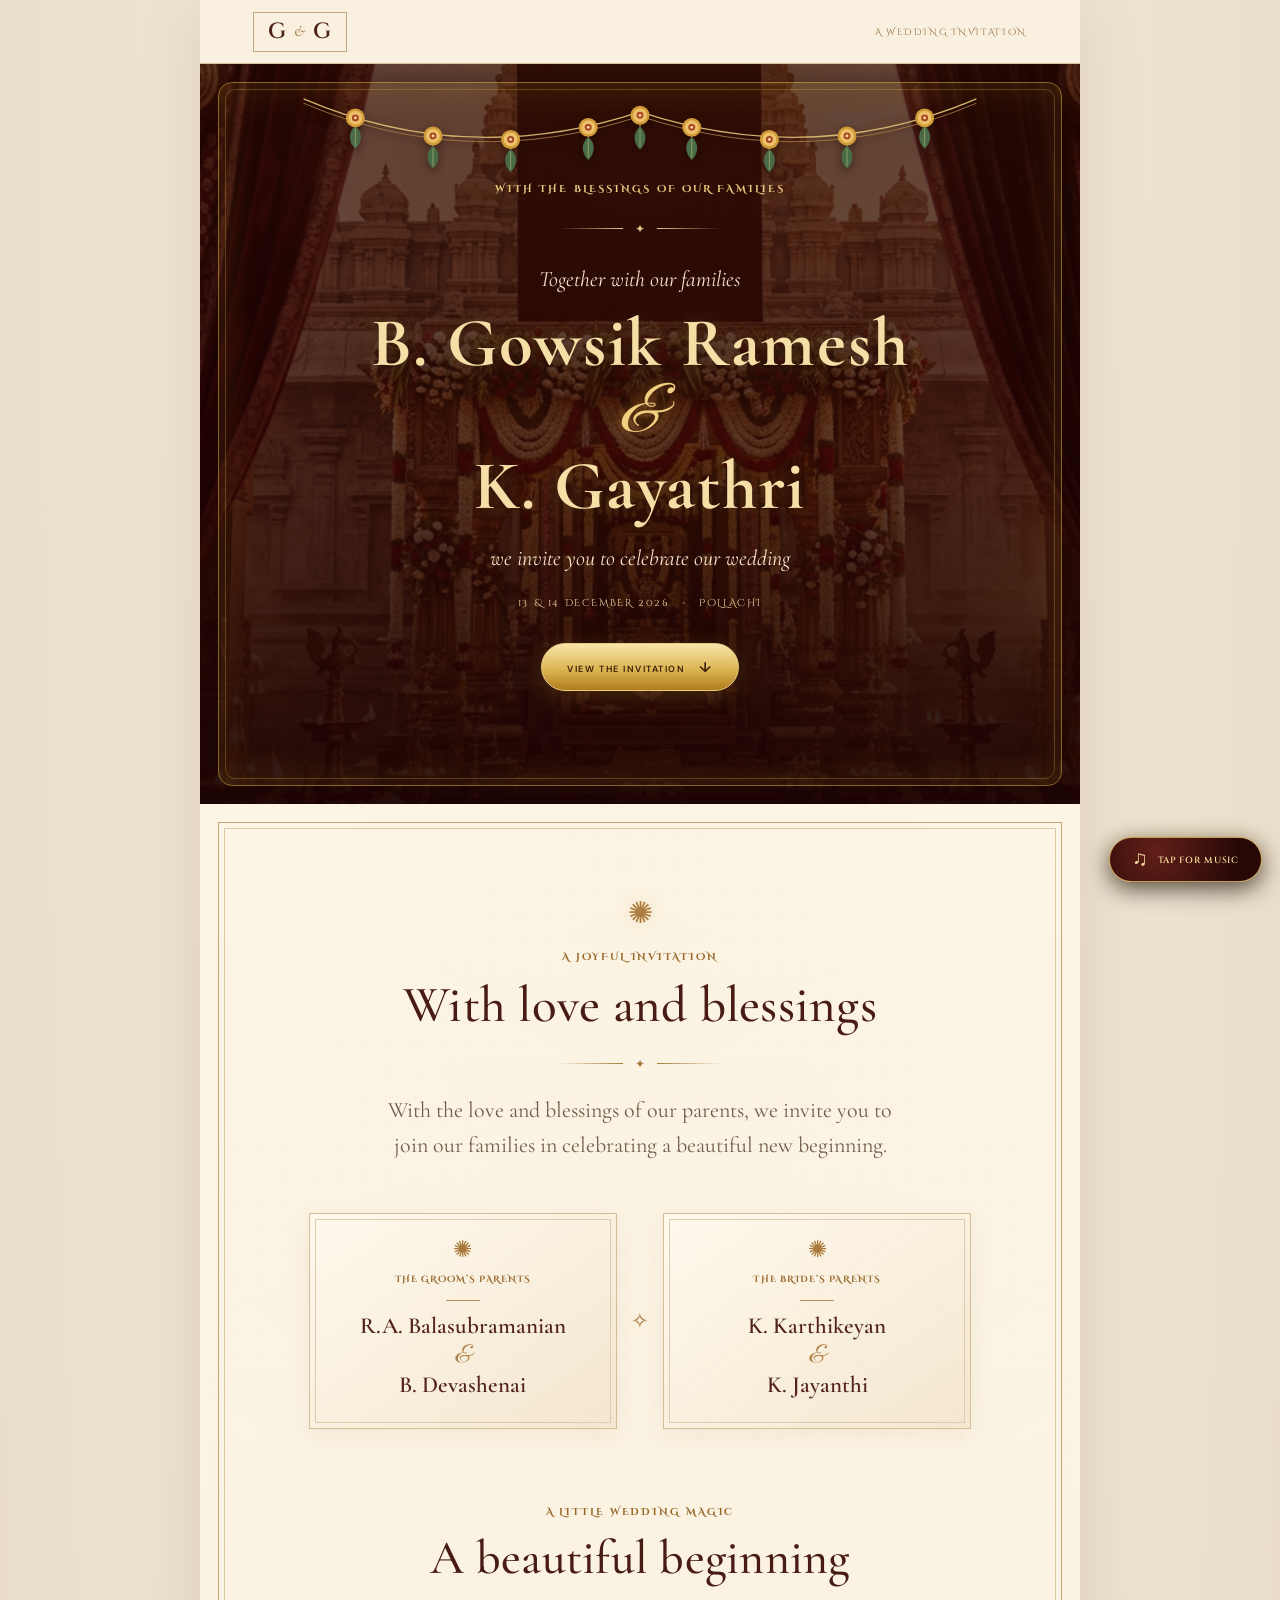
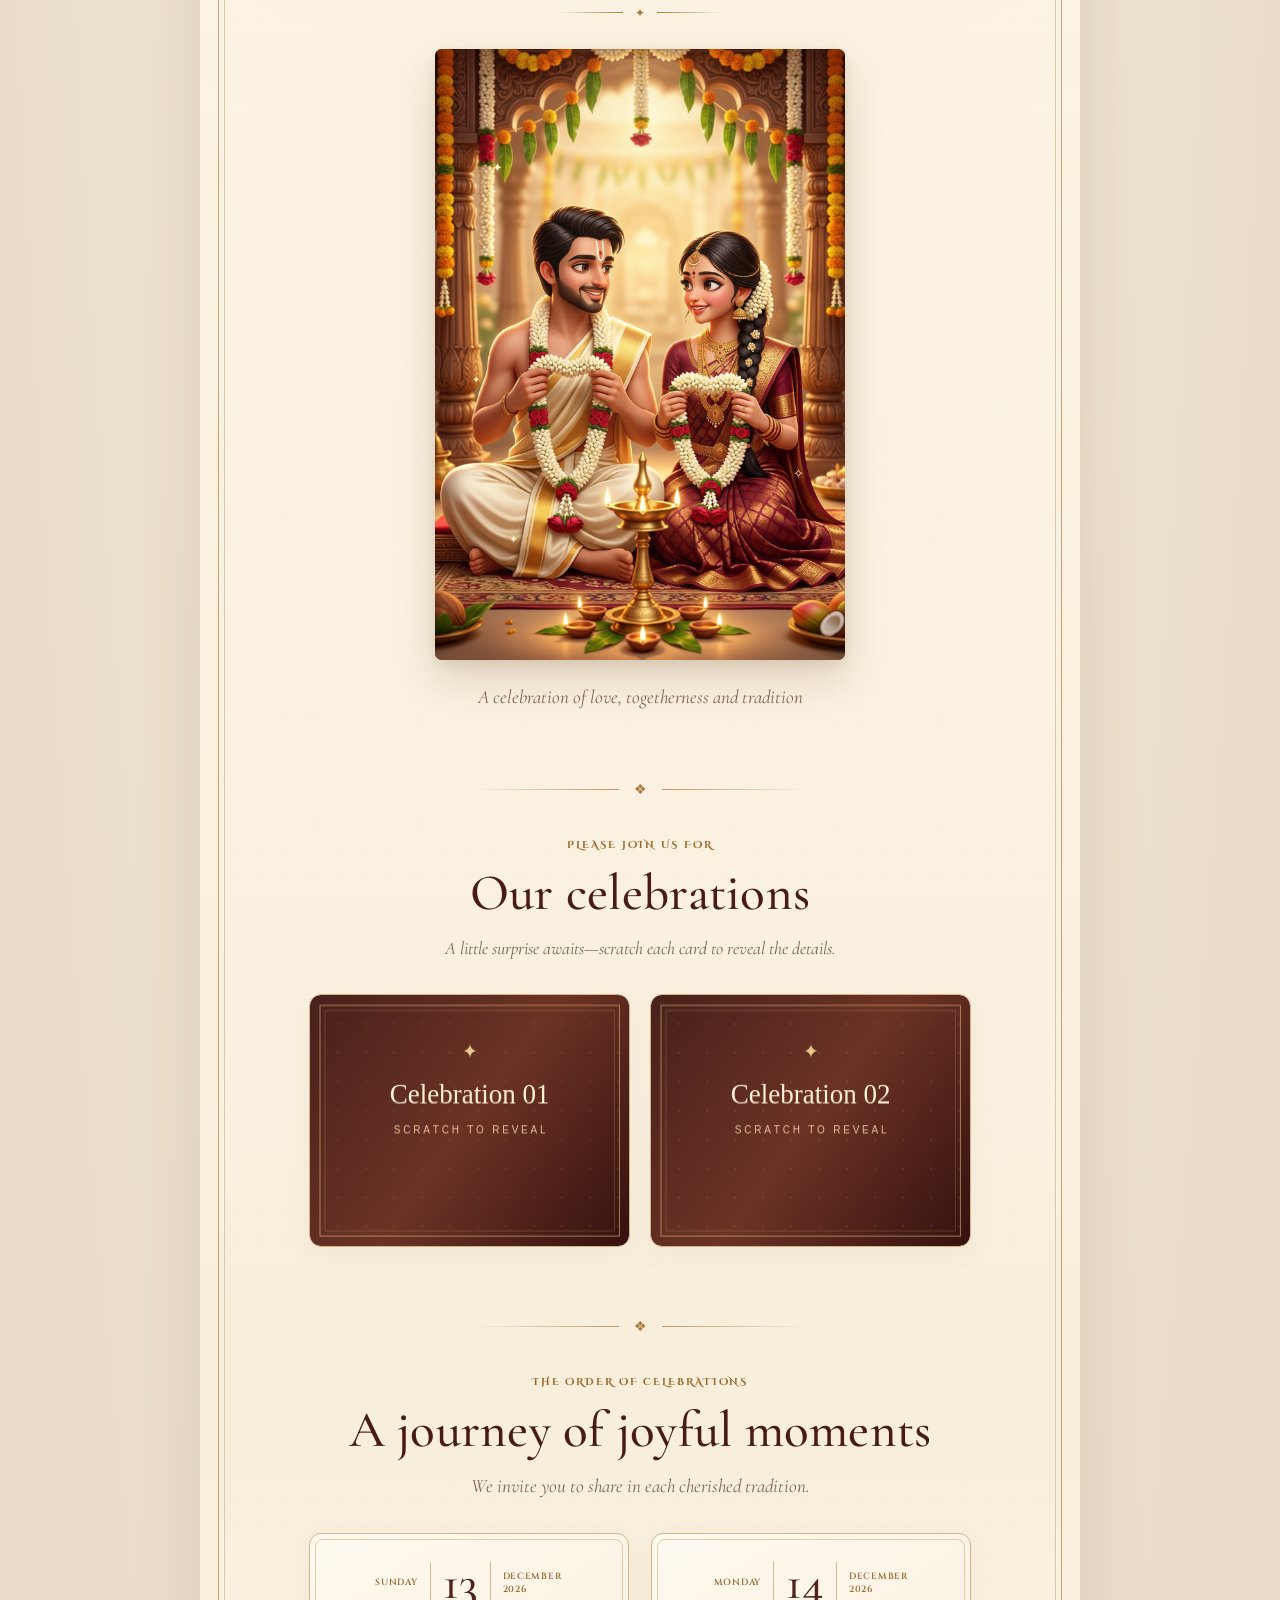
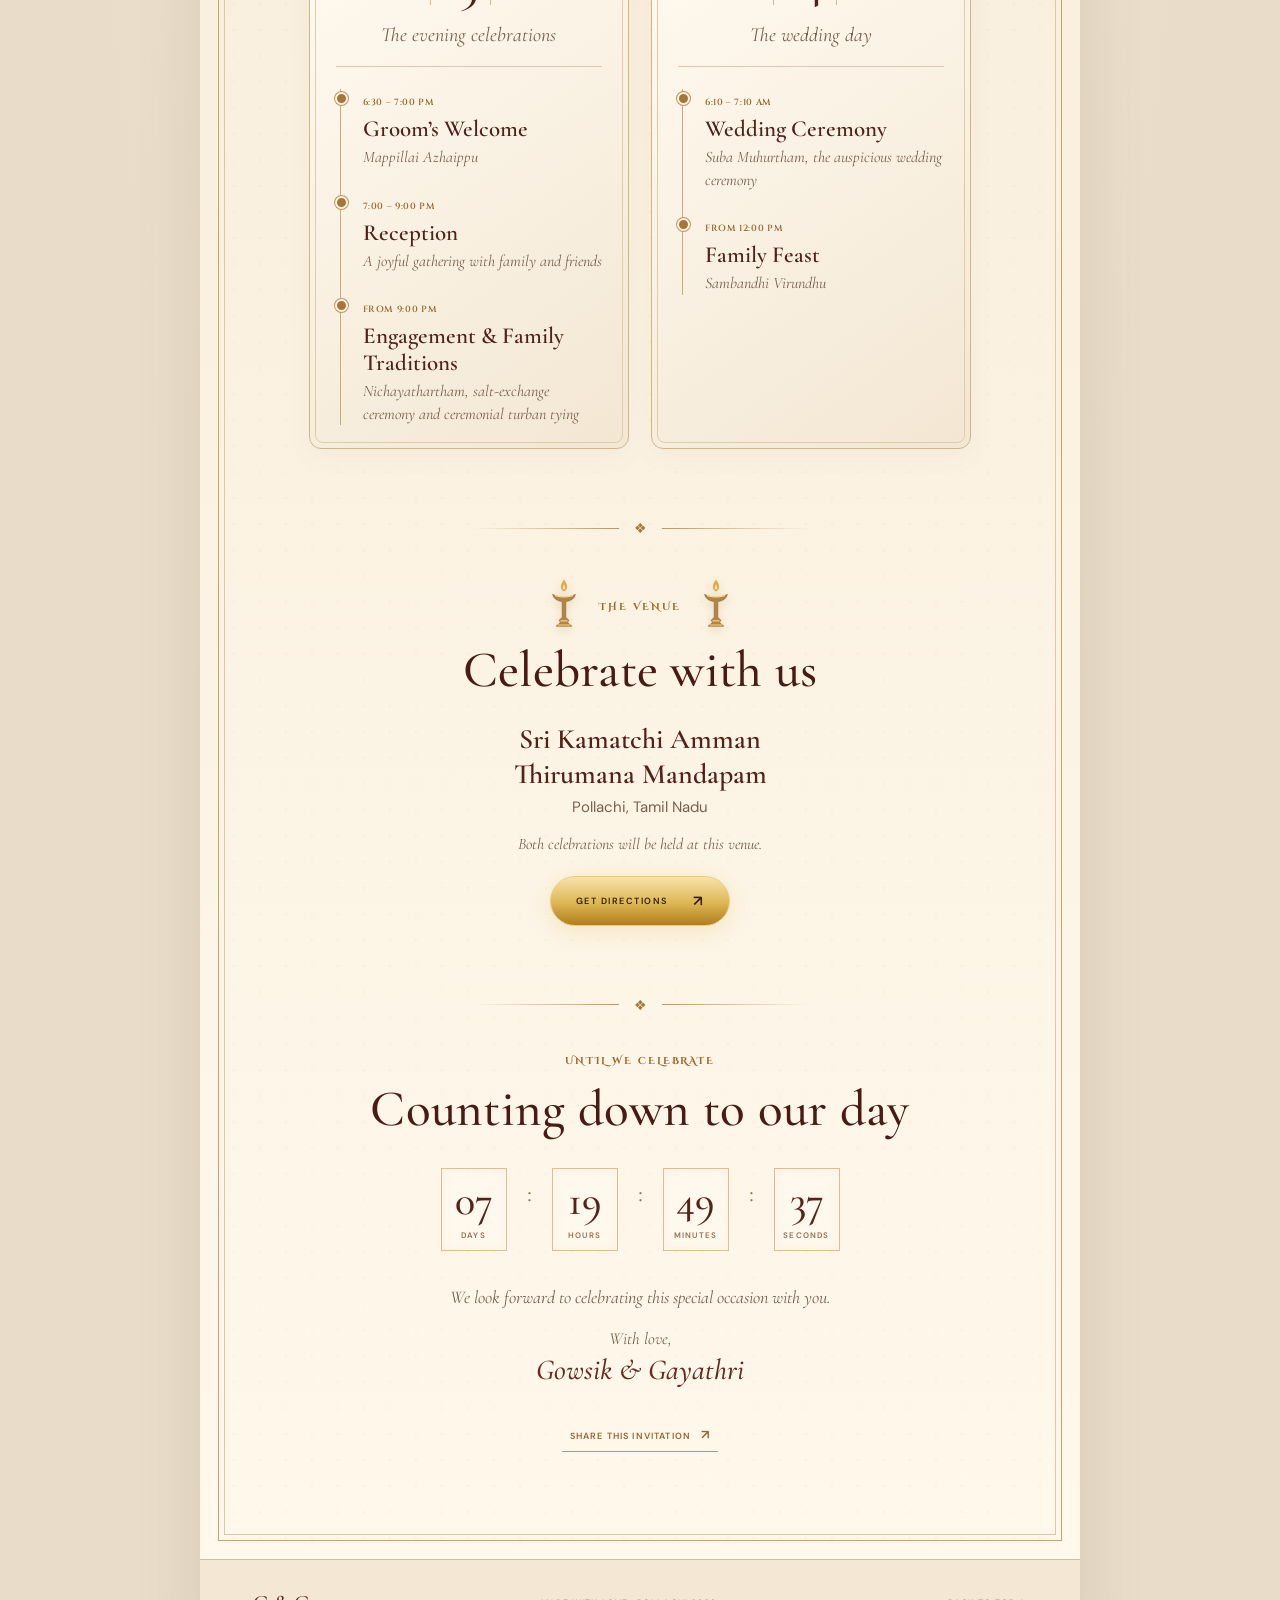
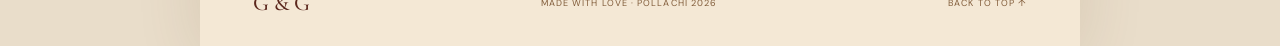
==== commit d3591b10: "Add files via upload" ====
--- a/wedding-invitation/index.html
+++ b/wedding-invitation/index.html
@@ -11,9 +11,9 @@
   <link rel="preconnect" href="https://fonts.googleapis.com">
   <link rel="preconnect" href="https://fonts.gstatic.com" crossorigin>
   <link href="https://fonts.googleapis.com/css2?family=Cinzel+Decorative:wght@400;700&family=Cinzel:wght@400;500;600&family=Cormorant+Garamond:ital,wght@0,400;0,500;0,600;0,700;1,400;1,500&family=Great+Vibes&family=DM+Sans:wght@400;500;600&display=swap" rel="stylesheet">
-  <link rel="stylesheet" href="style.css?v=20261119-ceremony">
-  <script src="config.js?v=20261119-mangal" defer></script>
-  <script src="script.js?v=20261119-ceremony" defer></script>
+  <link rel="stylesheet" href="style.css?v=20261119-parents">
+  <script src="config.js?v=20261119-parents" defer></script>
+  <script src="script.js?v=20261119-parents" defer></script>
   <script src="miniature-motion.js?v=20261119-motion" defer></script>
 </head>
 <body>
@@ -23,7 +23,6 @@
       <a class="monogram" href="#home" aria-label="Return to top">G <span>&</span> G</a>
       <span class="top-date">A WEDDING INVITATION</span>
       <div class="music-widget" id="music-widget" hidden>
-        <label class="sr-only" for="music-track">Choose a song</label><select id="music-track" aria-label="Choose a song" hidden></select>
         <button class="sound-button" id="sound" aria-label="Play background music" aria-pressed="false"><span class="sound-icon" aria-hidden="true">♫</span> <span id="sound-label">TAP FOR MUSIC</span></button>
       </div>
     </header>
@@ -68,11 +67,11 @@
             <p class="eyebrow">A JOYFUL INVITATION</p>
             <h2>With love and blessings</h2>
             <div class="divider" aria-hidden="true"><span></span>✦<span></span></div>
-            <p class="intro-copy">Two families come together to celebrate a beautiful new beginning. Your presence and blessings would make our celebration complete.</p>
+            <p class="intro-copy">With the love and blessings of our parents, we invite you to join our families in celebrating a beautiful new beginning.</p>
             <div class="families">
-              <div class="family-member"><span class="family-label">THE GROOM</span><h3>B. Gowsik Ramesh</h3><p class="family-relationship">Son of</p><p class="parents"><span class="parent-name">R.A. Balasubramanian</span><span class="parent-name"><span class="parent-amp">&amp;</span> B. Devashenai</span></p></div>
+              <div class="family-member family-parents-card"><span class="family-emblem" aria-hidden="true">✺</span><span class="family-label">THE GROOM’S PARENTS</span><span class="family-gold-rule" aria-hidden="true"></span><h3 class="family-parents"><span class="family-parent">R.A. Balasubramanian</span><span class="family-amp">&amp;</span><span class="family-parent">B. Devashenai</span></h3></div>
               <div class="family-divider" aria-hidden="true">✧</div>
-              <div class="family-member"><span class="family-label">THE BRIDE</span><h3>K. Gayathri</h3><p class="family-relationship">Daughter of</p><p class="parents"><span class="parent-name">K. Karthikeyan</span><span class="parent-name"><span class="parent-amp">&amp;</span> K. Jayanthi</span></p></div>
+              <div class="family-member family-parents-card"><span class="family-emblem" aria-hidden="true">✺</span><span class="family-label">THE BRIDE’S PARENTS</span><span class="family-gold-rule" aria-hidden="true"></span><h3 class="family-parents"><span class="family-parent">K. Karthikeyan</span><span class="family-amp">&amp;</span><span class="family-parent">K. Jayanthi</span></h3></div>
             </div>
           </section>
 
--- a/wedding-invitation/style.css
+++ b/wedding-invitation/style.css
@@ -36,3 +36,5 @@
 .music-widget{position:fixed;z-index:30;right:18px;bottom:calc(18px + env(safe-area-inset-bottom));display:flex;flex-direction:column;align-items:stretch;gap:6px;width:190px}.music-widget .sound-button{position:static;width:100%;justify-content:center}.music-widget select{width:100%;border:1px solid #c49b4a;border-radius:999px;background:#37100d;color:#f9e3b6;padding:9px 28px 9px 13px;font:600 10px 'DM Sans',Arial,sans-serif;cursor:pointer;box-shadow:0 5px 20px #17040155}.music-widget select:focus-visible{outline:2px solid #c58a35;outline-offset:3px}@media(max-width:600px){.music-widget{right:12px;bottom:calc(12px + env(safe-area-inset-bottom));width:170px}.music-widget select{font-size:9px}}
 /* South Indian wedding-inspired motion across the invitation. */
 .wedding-petals{position:fixed;inset:0;z-index:8;overflow:hidden;pointer-events:none}.wedding-petal{position:absolute;left:var(--petal-left);top:-20px;width:var(--petal-size);height:calc(var(--petal-size) * 1.4);border-radius:80% 15% 80% 20%;background:linear-gradient(135deg,#fff9e6,#d8bd8c);box-shadow:0 1px 4px #96704955;opacity:.4;animation:weddingPetalFall var(--petal-duration) var(--petal-delay) linear infinite}.wedding-petal.rose-petal{background:linear-gradient(135deg,#b86155,#792b27);opacity:.28}.venue-titleline{display:flex;align-items:center;justify-content:center;gap:17px;margin:0 auto 4px}.venue-titleline .eyebrow{margin:0}.wedding-lamp{width:36px;height:60px;overflow:visible;filter:drop-shadow(0 3px 5px #c59b5655);animation:lampRadiance 4s ease-in-out infinite}.wedding-lamp:last-child{animation-delay:1s}.lamp-flame{transform-box:fill-box;transform-origin:center bottom;animation:lampFlicker 1.7s ease-in-out infinite alternate}.wedding-lamp:last-child .lamp-flame{animation-delay:.7s}.section-separator span{animation:goldLinePulse 4s ease-in-out infinite}.event-card{animation:cardLight 5s ease-in-out infinite}.event-card:nth-child(2){animation-delay:1s}.countdown div{animation:countdownLight 4s ease-in-out infinite}.countdown div:nth-of-type(2){animation-delay:.4s}.countdown div:nth-of-type(3){animation-delay:.8s}.countdown div:nth-of-type(4){animation-delay:1.2s}@keyframes weddingPetalFall{0%{transform:translate3d(0,-6vh,0) rotate(0deg)}50%{opacity:.45}100%{transform:translate3d(var(--petal-drift),110vh,0) rotate(460deg);opacity:0}}@keyframes lampFlicker{0%{transform:scale(.92,1) rotate(-3deg);opacity:.8}100%{transform:scale(1.08,1.08) rotate(3deg);opacity:1}}@keyframes lampRadiance{50%{filter:drop-shadow(0 0 9px #d7a04d88)}}@keyframes goldLinePulse{50%{opacity:.5}}@keyframes cardLight{50%{box-shadow:0 8px 25px #b6874830}}@keyframes countdownLight{50%{box-shadow:inset 0 0 18px #d4aa6535,0 0 10px #caa05f25}}@media(max-width:600px){.wedding-lamp{width:30px;height:50px}.venue-titleline{gap:13px}}@media(prefers-reduced-motion:reduce){.wedding-petals{display:none}.wedding-lamp,.lamp-flame,.section-separator span,.event-card,.countdown div{animation:none}}
+/* A refined parents' blessings section, without repeating the couple's names. */
+.families{align-items:center;gap:14px;max-width:710px}.family-parents-card{position:relative;min-width:0;padding:24px 10px 22px;background:linear-gradient(145deg,#fffaf0c9,#f1e2c8b8);border:1px solid #d5bd98;box-shadow:0 8px 24px #82603d12}.family-parents-card:before{content:'';position:absolute;inset:5px;border:1px solid #decbae;pointer-events:none}.family-emblem{display:block;color:#a97a3b;font-size:23px;line-height:1;margin-bottom:12px}.families .family-parents-card .family-label{font:600 9px/1.5 'Cinzel Decorative',Georgia,serif;letter-spacing:.12em;color:#9a6b30}.family-gold-rule{display:block;width:34px;height:1px;margin:13px auto 5px;background:#ba9460}.families .family-parents-card h3.family-parents{display:flex;flex-direction:column;align-items:center;justify-content:center;gap:2px;min-height:100px;margin:0;color:#53231a;font:600 clamp(16px,2.4vw,23px)/1.25 'Cormorant Garamond',Georgia,serif}.family-parents .family-parent{display:block;white-space:nowrap}.family-parents .family-amp{font:400 26px/1 'Great Vibes','Cormorant Garamond',cursive;color:#b18349}.families .family-divider{font-size:21px;align-self:center}.music-widget{width:auto}.music-widget .sound-button{width:auto;min-width:153px}@media(max-width:600px){.families{gap:16px;max-width:370px}.family-parents-card{padding:24px 16px 20px}.families .family-parents-card h3.family-parents{font-size:clamp(20px,5.7vw,25px);min-height:100px}.music-widget{width:auto}.music-widget .sound-button{min-width:145px}}
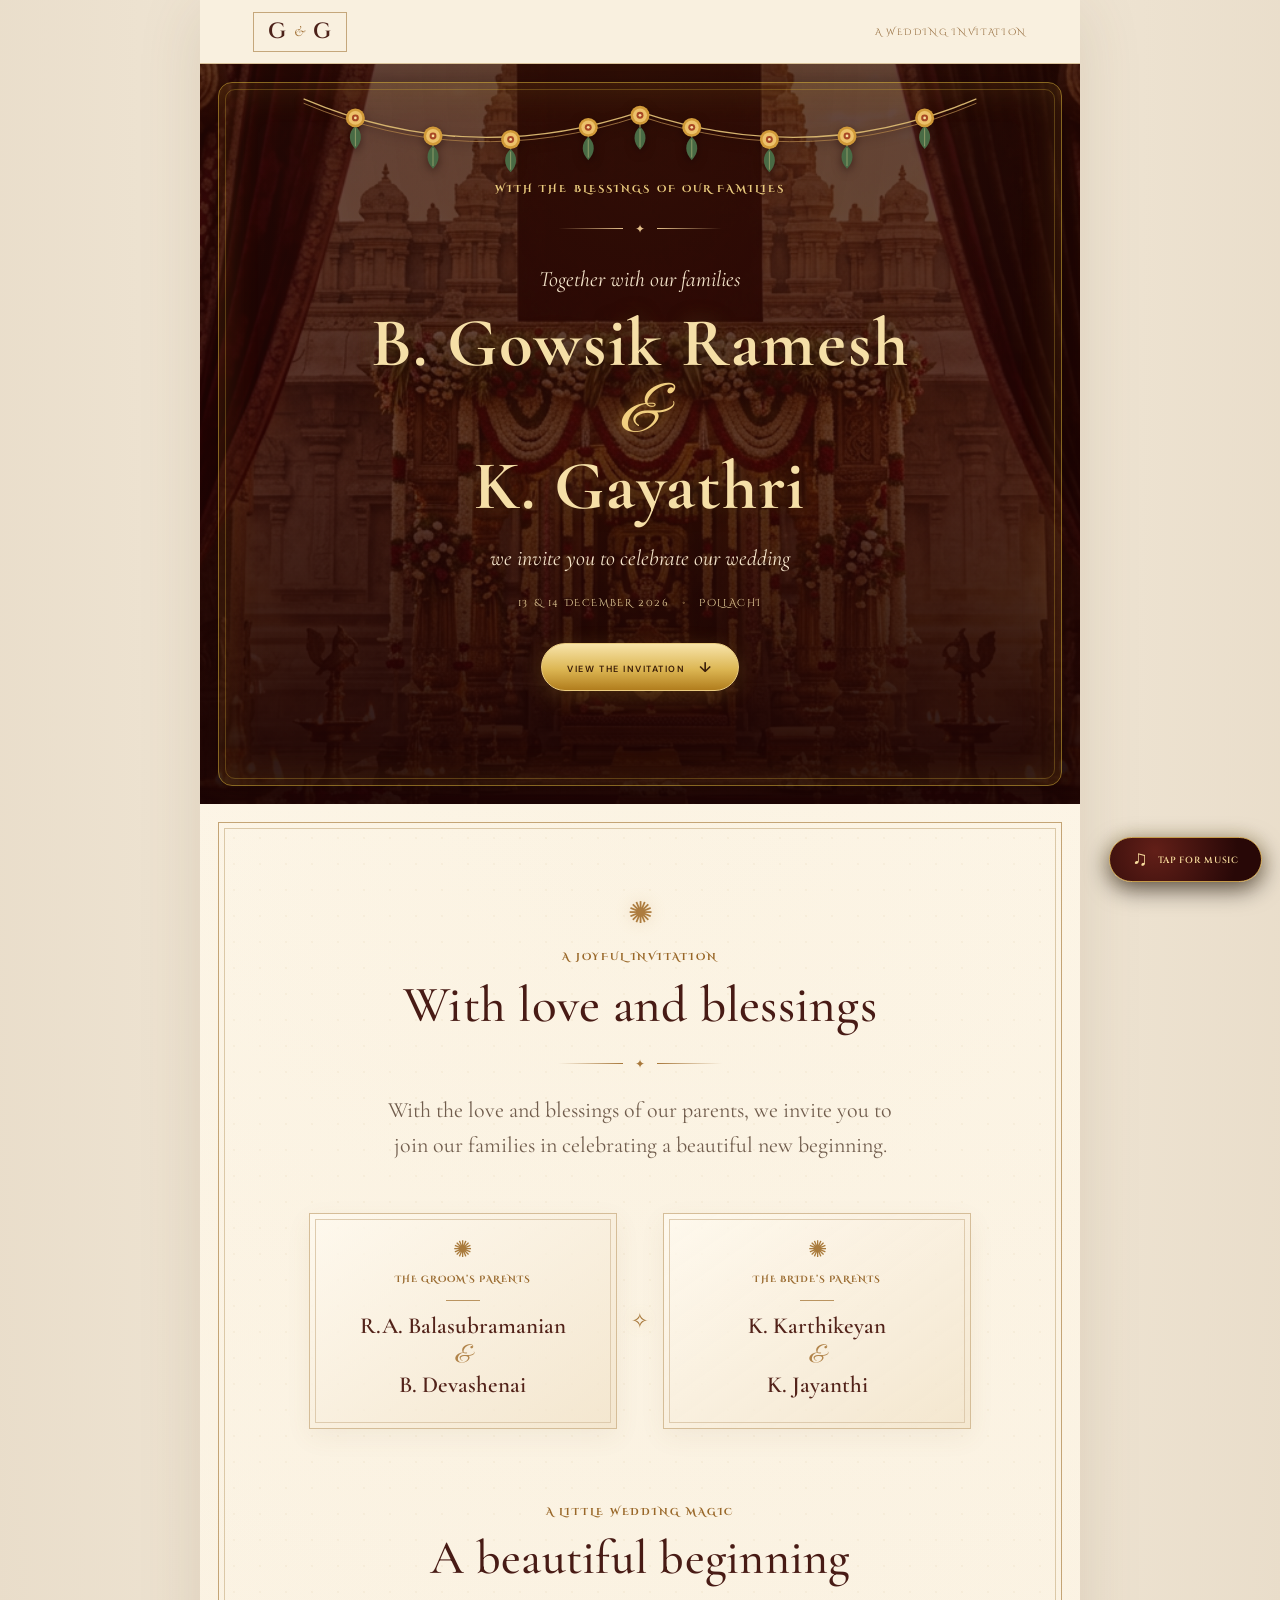
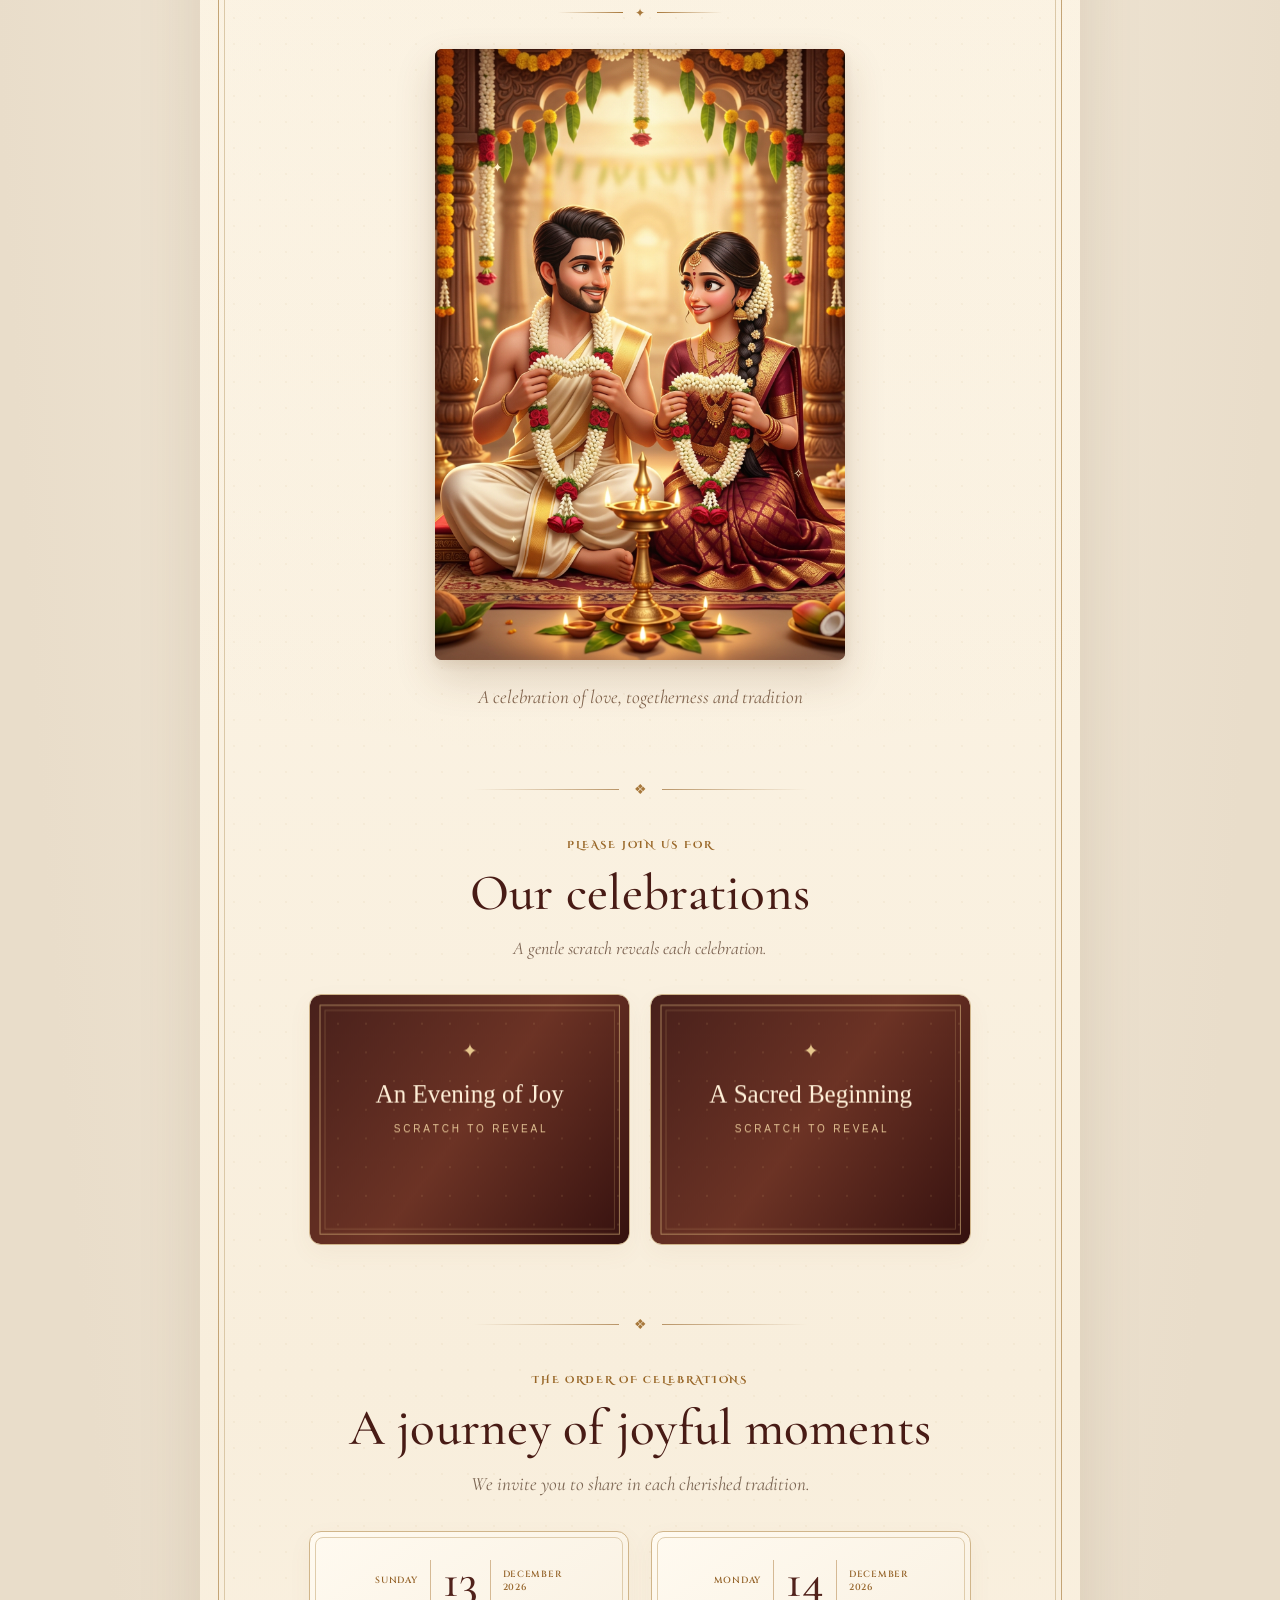
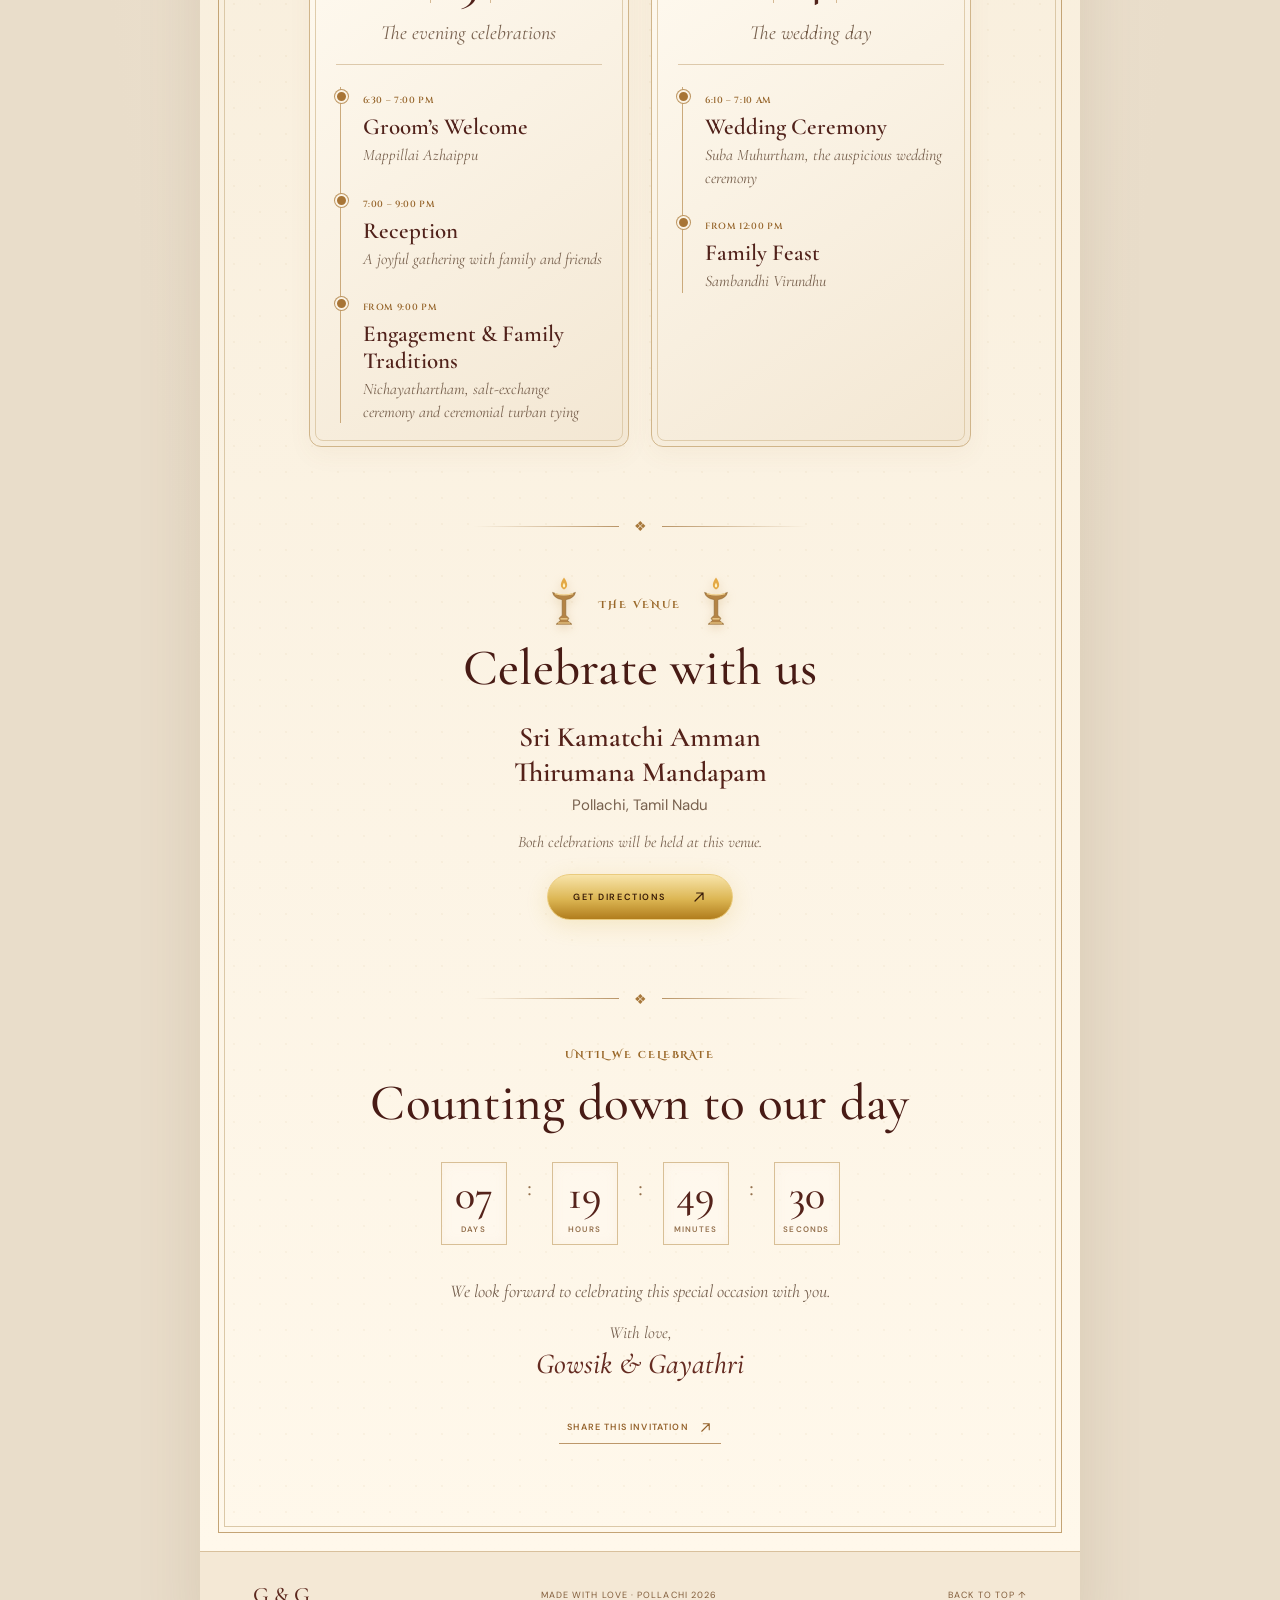
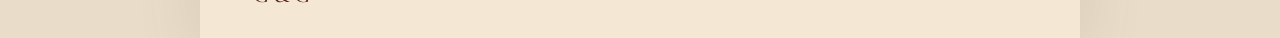
==== commit 1e4a801d: "Add files via upload" ====
--- a/wedding-invitation/index.html
+++ b/wedding-invitation/index.html
@@ -11,9 +11,9 @@
   <link rel="preconnect" href="https://fonts.googleapis.com">
   <link rel="preconnect" href="https://fonts.gstatic.com" crossorigin>
   <link href="https://fonts.googleapis.com/css2?family=Cinzel+Decorative:wght@400;700&family=Cinzel:wght@400;500;600&family=Cormorant+Garamond:ital,wght@0,400;0,500;0,600;0,700;1,400;1,500&family=Great+Vibes&family=DM+Sans:wght@400;500;600&display=swap" rel="stylesheet">
-  <link rel="stylesheet" href="style.css?v=20261119-parents">
+  <link rel="stylesheet" href="style.css?v=20261119-scratch">
   <script src="config.js?v=20261119-parents" defer></script>
-  <script src="script.js?v=20261119-parents" defer></script>
+  <script src="script.js?v=20261119-scratch" defer></script>
   <script src="miniature-motion.js?v=20261119-motion" defer></script>
 </head>
 <body>
@@ -87,10 +87,10 @@
             <div class="section-separator" aria-hidden="true"><span></span>❖<span></span></div>
             <p class="eyebrow">PLEASE JOIN US FOR</p>
             <h2>Our celebrations</h2>
-            <p class="scratch-instruction" hidden>A little surprise awaits—scratch each card to reveal the details.</p>
+            <p class="scratch-instruction" hidden>A gentle scratch reveals each celebration.</p>
             <div class="event-grid">
-              <div class="event-card"><p class="event-kind">AN EVENING OF JOY</p><h3>Reception</h3><div class="event-date"><span>SUNDAY</span><strong>13</strong><span>DECEMBER<br>2026</span></div><p class="event-time">7:00 PM – 9:00 PM</p><button class="text-link calendar" data-event="reception">ADD TO CALENDAR <span>↗</span></button></div>
-              <div class="event-card"><p class="event-kind">A SACRED BEGINNING</p><h3>Wedding</h3><div class="event-date"><span>MONDAY</span><strong>14</strong><span>DECEMBER<br>2026</span></div><p class="event-time">6:10 AM – 7:10 AM</p><button class="text-link calendar" data-event="wedding">ADD TO CALENDAR <span>↗</span></button></div>
+              <div class="event-card"><p class="event-kind">AN EVENING OF JOY</p><h3>Reception</h3><div class="event-date"><span>SUNDAY</span><strong>13</strong><span>DECEMBER<br>2026</span></div><p class="event-time">7:00 PM – 9:00 PM</p><button class="text-link calendar" data-event="reception">ADD TO CALENDAR <svg class="action-icon" viewBox="0 0 20 20" fill="none" stroke="currentColor" stroke-width="1.5" stroke-linecap="round" stroke-linejoin="round" aria-hidden="true" focusable="false"><path d="M5 15L15 5M7 5h8v8"/></svg></button></div>
+              <div class="event-card"><p class="event-kind">A SACRED BEGINNING</p><h3>Wedding</h3><div class="event-date"><span>MONDAY</span><strong>14</strong><span>DECEMBER<br>2026</span></div><p class="event-time">6:10 AM – 7:10 AM</p><button class="text-link calendar" data-event="wedding">ADD TO CALENDAR <svg class="action-icon" viewBox="0 0 20 20" fill="none" stroke="currentColor" stroke-width="1.5" stroke-linecap="round" stroke-linejoin="round" aria-hidden="true" focusable="false"><path d="M5 15L15 5M7 5h8v8"/></svg></button></div>
             </div>
           </section>
 
@@ -133,7 +133,7 @@
             <p class="venue-name">Sri Kamatchi Amman<br>Thirumana Mandapam</p>
             <p class="venue-location">Pollachi, Tamil Nadu</p>
             <p class="venue-note">Both celebrations will be held at this venue.</p>
-            <a class="dark-button" href="https://maps.app.goo.gl/dgPAQsjs9VcgywAc6" target="_blank" rel="noopener noreferrer">GET DIRECTIONS <span>↗</span></a>
+            <a class="dark-button" href="https://maps.app.goo.gl/dgPAQsjs9VcgywAc6" target="_blank" rel="noopener noreferrer">GET DIRECTIONS <svg class="action-icon" viewBox="0 0 20 20" fill="none" stroke="currentColor" stroke-width="1.5" stroke-linecap="round" stroke-linejoin="round" aria-hidden="true" focusable="false"><path d="M5 15L15 5M7 5h8v8"/></svg></a>
           </section>
 
           <section class="closing reveal">
@@ -144,7 +144,7 @@
             <p class="countdown-message" id="countdown-message" aria-live="polite"></p>
             <p class="closing-copy">We look forward to celebrating this special occasion with you.</p>
             <p class="closing-signature">With love,<br><em>Gowsik & Gayathri</em></p>
-            <button class="share-button" id="share">SHARE THIS INVITATION <span>↗</span></button>
+            <button class="share-button" id="share">SHARE THIS INVITATION <svg class="action-icon" viewBox="0 0 20 20" fill="none" stroke="currentColor" stroke-width="1.5" stroke-linecap="round" stroke-linejoin="round" aria-hidden="true" focusable="false"><path d="M5 15L15 5M7 5h8v8"/></svg></button>
             <p class="share-feedback" id="share-feedback" aria-live="polite"></p>
           </section>
         </div>
--- a/wedding-invitation/style.css
+++ b/wedding-invitation/style.css
@@ -38,3 +38,5 @@
 .wedding-petals{position:fixed;inset:0;z-index:8;overflow:hidden;pointer-events:none}.wedding-petal{position:absolute;left:var(--petal-left);top:-20px;width:var(--petal-size);height:calc(var(--petal-size) * 1.4);border-radius:80% 15% 80% 20%;background:linear-gradient(135deg,#fff9e6,#d8bd8c);box-shadow:0 1px 4px #96704955;opacity:.4;animation:weddingPetalFall var(--petal-duration) var(--petal-delay) linear infinite}.wedding-petal.rose-petal{background:linear-gradient(135deg,#b86155,#792b27);opacity:.28}.venue-titleline{display:flex;align-items:center;justify-content:center;gap:17px;margin:0 auto 4px}.venue-titleline .eyebrow{margin:0}.wedding-lamp{width:36px;height:60px;overflow:visible;filter:drop-shadow(0 3px 5px #c59b5655);animation:lampRadiance 4s ease-in-out infinite}.wedding-lamp:last-child{animation-delay:1s}.lamp-flame{transform-box:fill-box;transform-origin:center bottom;animation:lampFlicker 1.7s ease-in-out infinite alternate}.wedding-lamp:last-child .lamp-flame{animation-delay:.7s}.section-separator span{animation:goldLinePulse 4s ease-in-out infinite}.event-card{animation:cardLight 5s ease-in-out infinite}.event-card:nth-child(2){animation-delay:1s}.countdown div{animation:countdownLight 4s ease-in-out infinite}.countdown div:nth-of-type(2){animation-delay:.4s}.countdown div:nth-of-type(3){animation-delay:.8s}.countdown div:nth-of-type(4){animation-delay:1.2s}@keyframes weddingPetalFall{0%{transform:translate3d(0,-6vh,0) rotate(0deg)}50%{opacity:.45}100%{transform:translate3d(var(--petal-drift),110vh,0) rotate(460deg);opacity:0}}@keyframes lampFlicker{0%{transform:scale(.92,1) rotate(-3deg);opacity:.8}100%{transform:scale(1.08,1.08) rotate(3deg);opacity:1}}@keyframes lampRadiance{50%{filter:drop-shadow(0 0 9px #d7a04d88)}}@keyframes goldLinePulse{50%{opacity:.5}}@keyframes cardLight{50%{box-shadow:0 8px 25px #b6874830}}@keyframes countdownLight{50%{box-shadow:inset 0 0 18px #d4aa6535,0 0 10px #caa05f25}}@media(max-width:600px){.wedding-lamp{width:30px;height:50px}.venue-titleline{gap:13px}}@media(prefers-reduced-motion:reduce){.wedding-petals{display:none}.wedding-lamp,.lamp-flame,.section-separator span,.event-card,.countdown div{animation:none}}
 /* A refined parents' blessings section, without repeating the couple's names. */
 .families{align-items:center;gap:14px;max-width:710px}.family-parents-card{position:relative;min-width:0;padding:24px 10px 22px;background:linear-gradient(145deg,#fffaf0c9,#f1e2c8b8);border:1px solid #d5bd98;box-shadow:0 8px 24px #82603d12}.family-parents-card:before{content:'';position:absolute;inset:5px;border:1px solid #decbae;pointer-events:none}.family-emblem{display:block;color:#a97a3b;font-size:23px;line-height:1;margin-bottom:12px}.families .family-parents-card .family-label{font:600 9px/1.5 'Cinzel Decorative',Georgia,serif;letter-spacing:.12em;color:#9a6b30}.family-gold-rule{display:block;width:34px;height:1px;margin:13px auto 5px;background:#ba9460}.families .family-parents-card h3.family-parents{display:flex;flex-direction:column;align-items:center;justify-content:center;gap:2px;min-height:100px;margin:0;color:#53231a;font:600 clamp(16px,2.4vw,23px)/1.25 'Cormorant Garamond',Georgia,serif}.family-parents .family-parent{display:block;white-space:nowrap}.family-parents .family-amp{font:400 26px/1 'Great Vibes','Cormorant Garamond',cursive;color:#b18349}.families .family-divider{font-size:21px;align-self:center}.music-widget{width:auto}.music-widget .sound-button{width:auto;min-width:153px}@media(max-width:600px){.families{gap:16px;max-width:370px}.family-parents-card{padding:24px 16px 20px}.families .family-parents-card h3.family-parents{font-size:clamp(20px,5.7vw,25px);min-height:100px}.music-widget{width:auto}.music-widget .sound-button{min-width:145px}}
+/* Crisp vector arrows stay monochrome across devices, never emoji. */
+.action-icon{display:inline-block;flex:none;width:15px;height:15px;vertical-align:middle}.text-link,.share-button{display:inline-flex;align-items:center;justify-content:center;gap:9px;white-space:nowrap}.dark-button .action-icon{width:16px;height:16px}.text-link:hover .action-icon,.share-button:hover .action-icon,.dark-button:hover .action-icon{transform:translate(2px,-2px)}.action-icon{transition:transform .2s ease}@media(max-width:600px){.text-link{font-size:8px;letter-spacing:.07em;gap:5px}.text-link .action-icon{width:13px;height:13px}}@media(prefers-reduced-motion:reduce){.action-icon{transition:none}.text-link:hover .action-icon,.share-button:hover .action-icon,.dark-button:hover .action-icon{transform:none}}
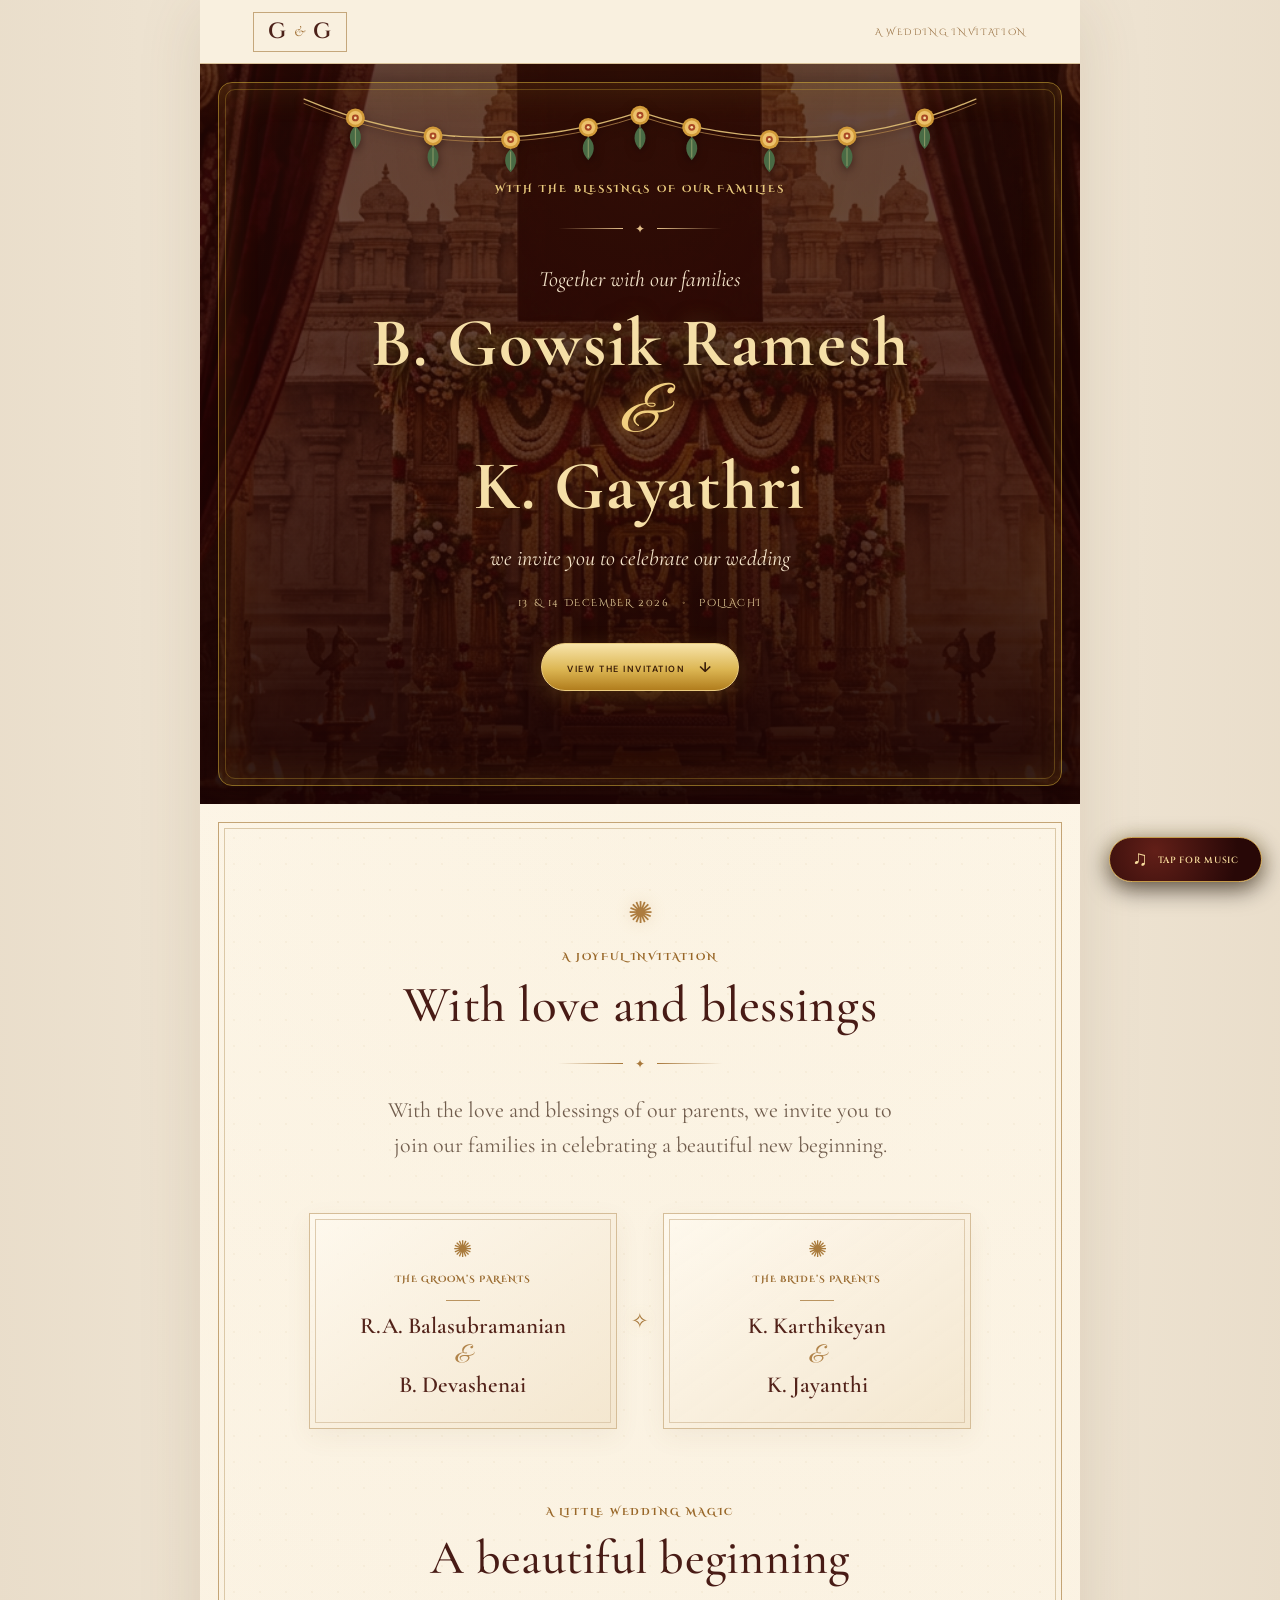
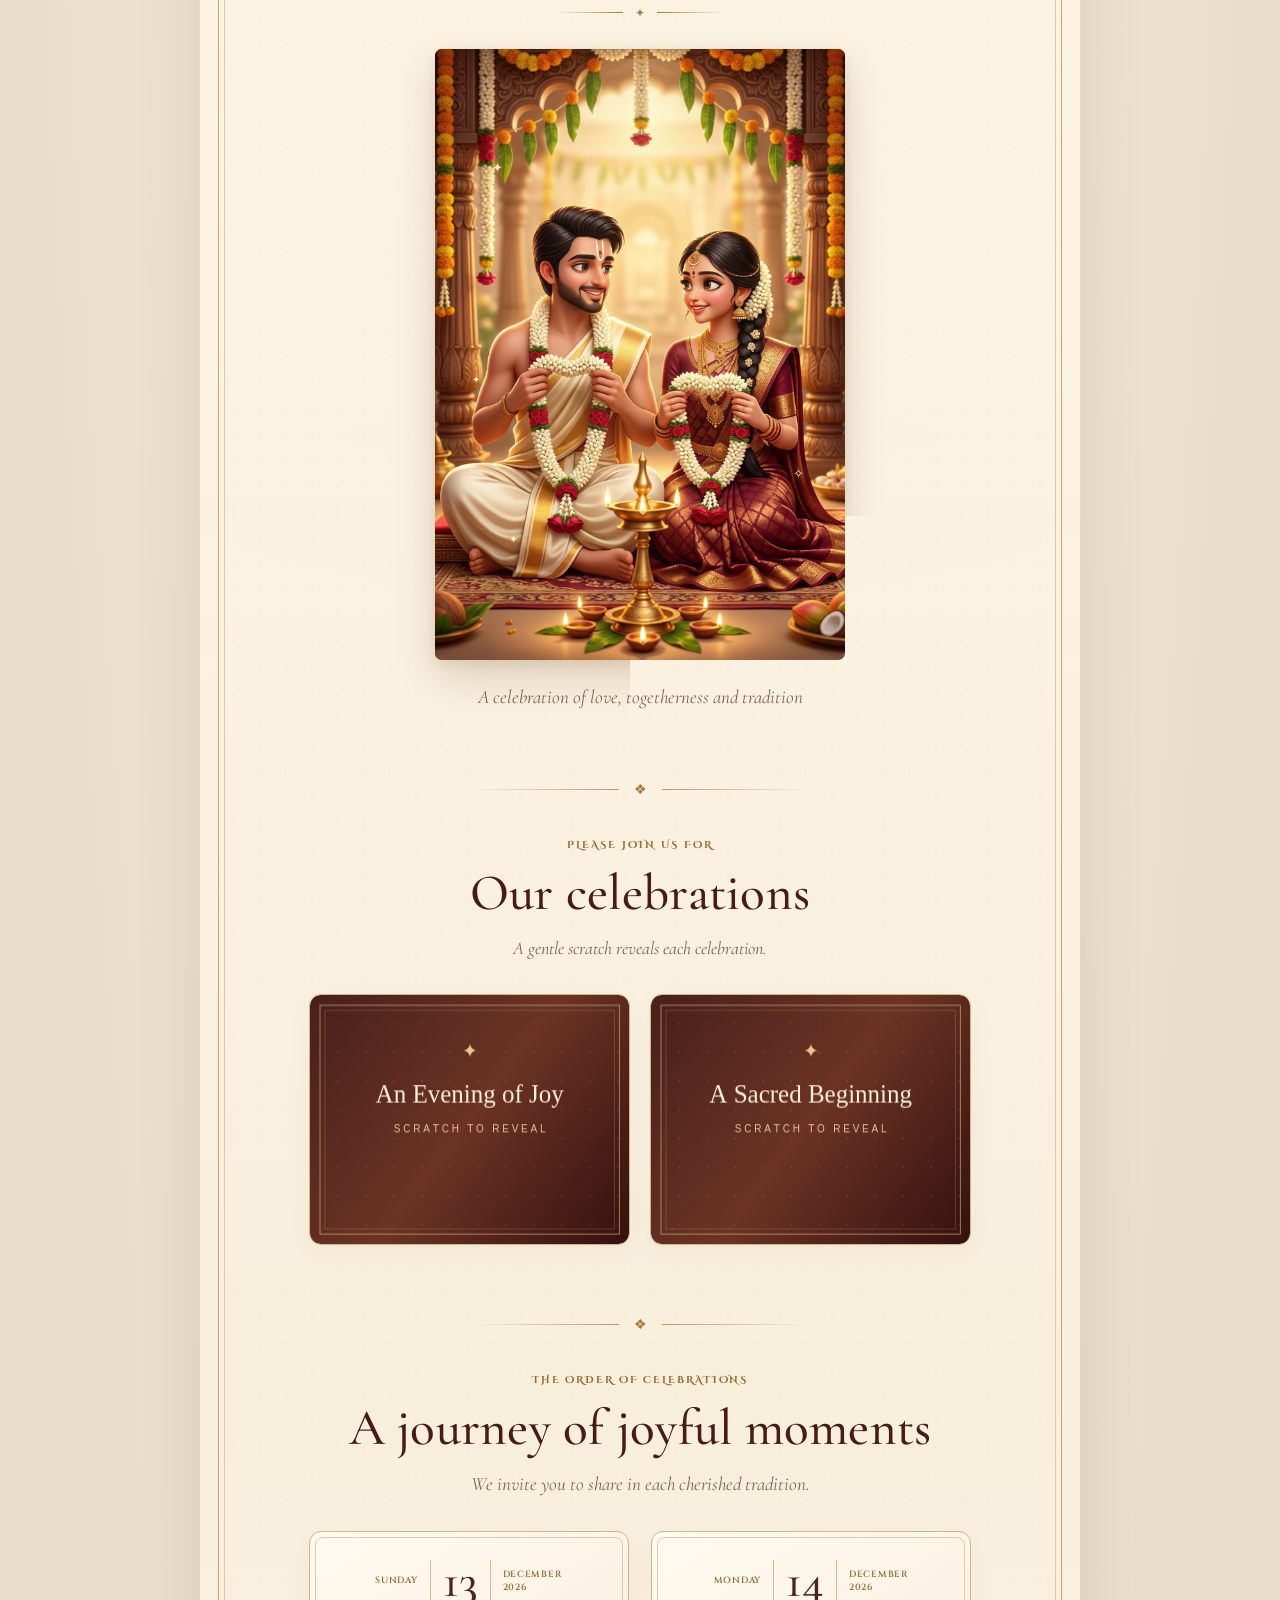
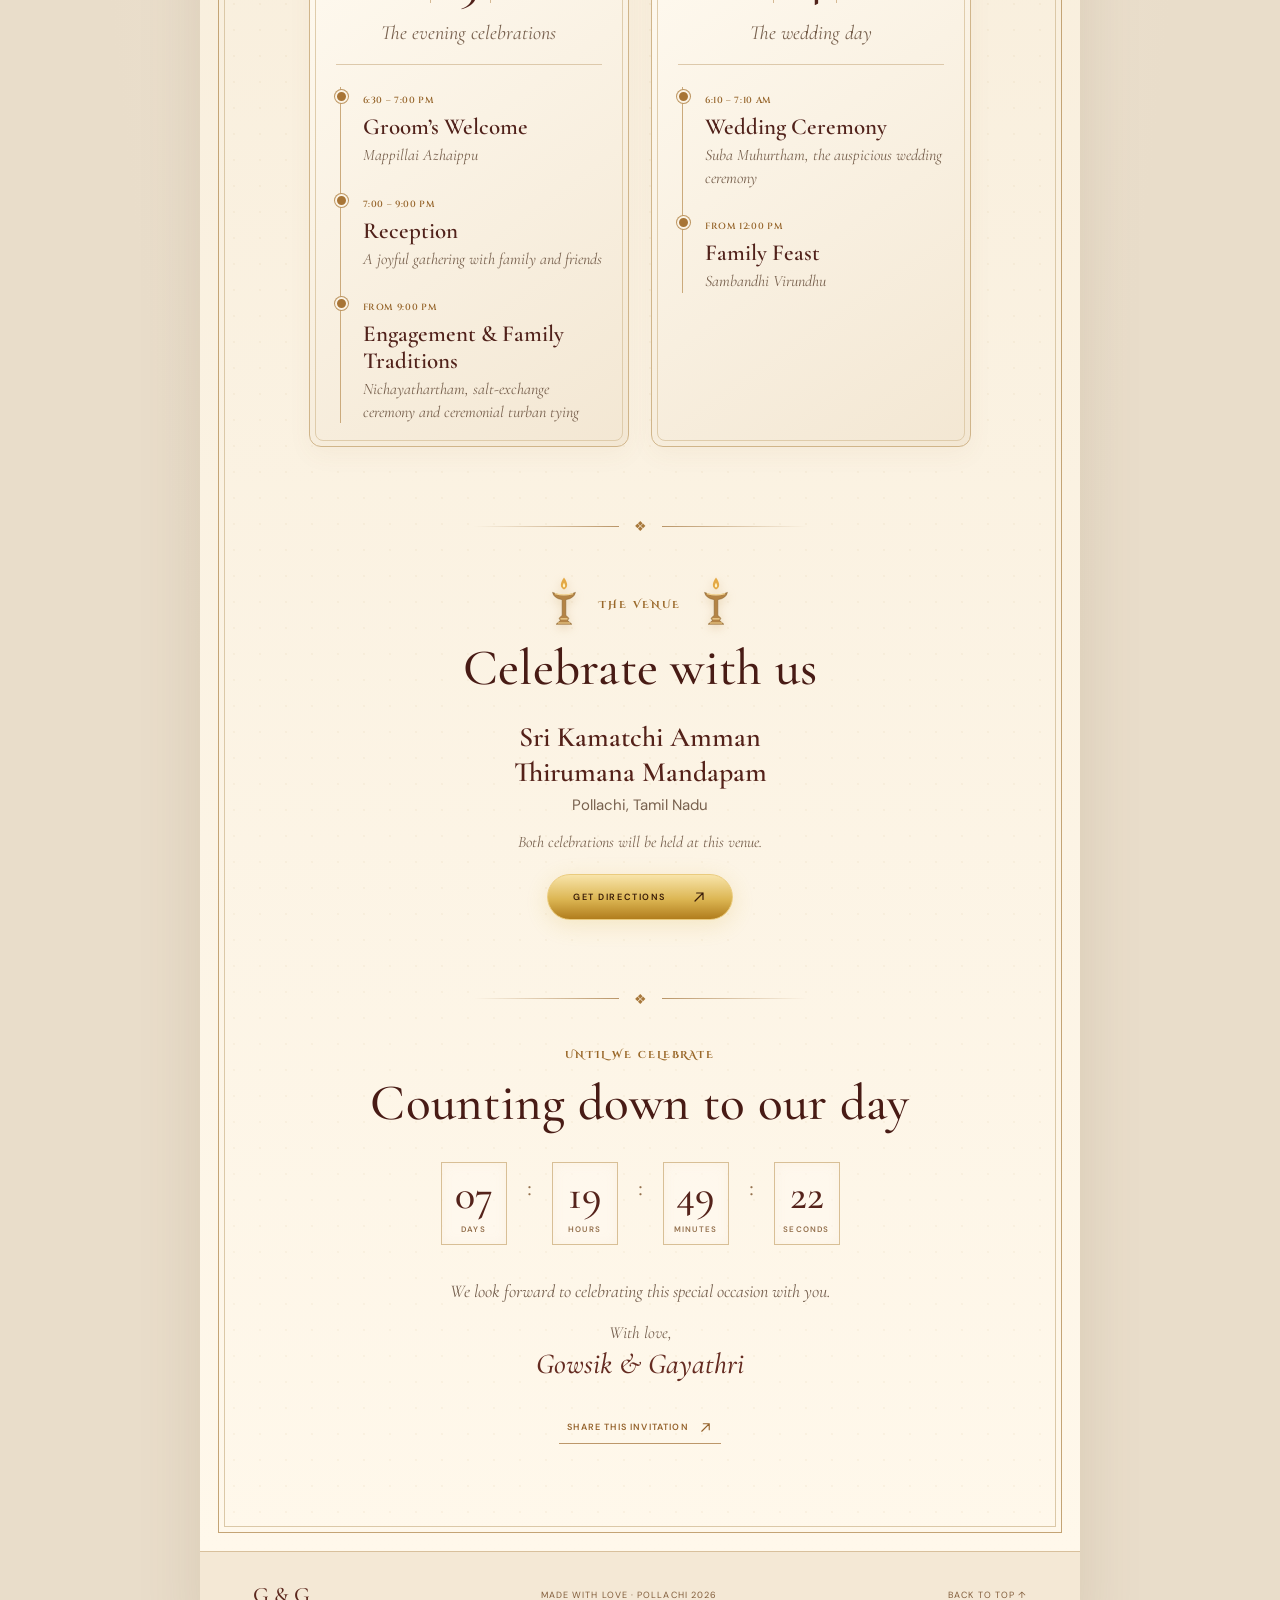
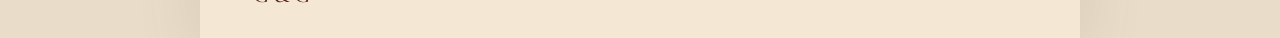
==== commit 3bd490f9: "Add files via upload" ====
--- a/wedding-invitation/index.html
+++ b/wedding-invitation/index.html
@@ -5,15 +5,26 @@
   <meta name="viewport" content="width=device-width, initial-scale=1">
   <meta name="theme-color" content="#270c0b">
   <meta name="description" content="Together with their families, B. Gowsik Ramesh and K. Gayathri invite you to celebrate their wedding in Pollachi.">
+  <meta property="og:type" content="website">
+  <meta property="og:url" content="https://gowsik-gayathri-wedding.vercel.app/">
   <meta property="og:title" content="Gowsik & Gayathri | Wedding Invitation">
   <meta property="og:description" content="Join us in Pollachi on December 13 & 14, 2026 as we celebrate our wedding.">
+  <meta property="og:image" content="https://gowsik-gayathri-wedding.vercel.app/assets/wedding-share.jpg">
+  <meta property="og:image:type" content="image/jpeg">
+  <meta property="og:image:width" content="1200">
+  <meta property="og:image:height" content="630">
+  <meta property="og:image:alt" content="Illustrated South Indian bride and groom celebrating their wedding">
+  <meta name="twitter:card" content="summary_large_image">
+  <meta name="twitter:title" content="Gowsik & Gayathri | Wedding Invitation">
+  <meta name="twitter:description" content="Join us in Pollachi on December 13 & 14, 2026 as we celebrate our wedding.">
+  <meta name="twitter:image" content="https://gowsik-gayathri-wedding.vercel.app/assets/wedding-share.jpg">
   <title>Gowsik & Gayathri | Wedding Invitation</title>
   <link rel="preconnect" href="https://fonts.googleapis.com">
   <link rel="preconnect" href="https://fonts.gstatic.com" crossorigin>
   <link href="https://fonts.googleapis.com/css2?family=Cinzel+Decorative:wght@400;700&family=Cinzel:wght@400;500;600&family=Cormorant+Garamond:ital,wght@0,400;0,500;0,600;0,700;1,400;1,500&family=Great+Vibes&family=DM+Sans:wght@400;500;600&display=swap" rel="stylesheet">
   <link rel="stylesheet" href="style.css?v=20261119-scratch">
   <script src="config.js?v=20261119-parents" defer></script>
-  <script src="script.js?v=20261119-scratch" defer></script>
+  <script src="script.js?v=20261119-autoplay" defer></script>
   <script src="miniature-motion.js?v=20261119-motion" defer></script>
 </head>
 <body>
@@ -153,5 +164,6 @@
     <footer><span>G & G</span><p>MADE WITH LOVE · POLLACHI 2026</p><a href="#home">BACK TO TOP ↑</a></footer>
   </div>
   <audio id="background-audio" loop preload="none"></audio>
+<script type="module" src="https://static.cloudflareinsights.com/beacon.min.js/vce701823e78c4301a35b7e07294d87301792088814092" integrity="sha512-UKNk8GbxkABxKcXYuLkO16EleLGUkcvJWtpSNmExE0Too3ZaFAxTscNWEc1OdAv5/BikHawapSCaiD2XCmp+Bw==" data-cf-beacon='{"version":"2024.11.0","token":"1954b47c125f43f8b4338b3c4f804e4f","spa":2}' crossorigin="anonymous"></script>
 </body>
 </html>
